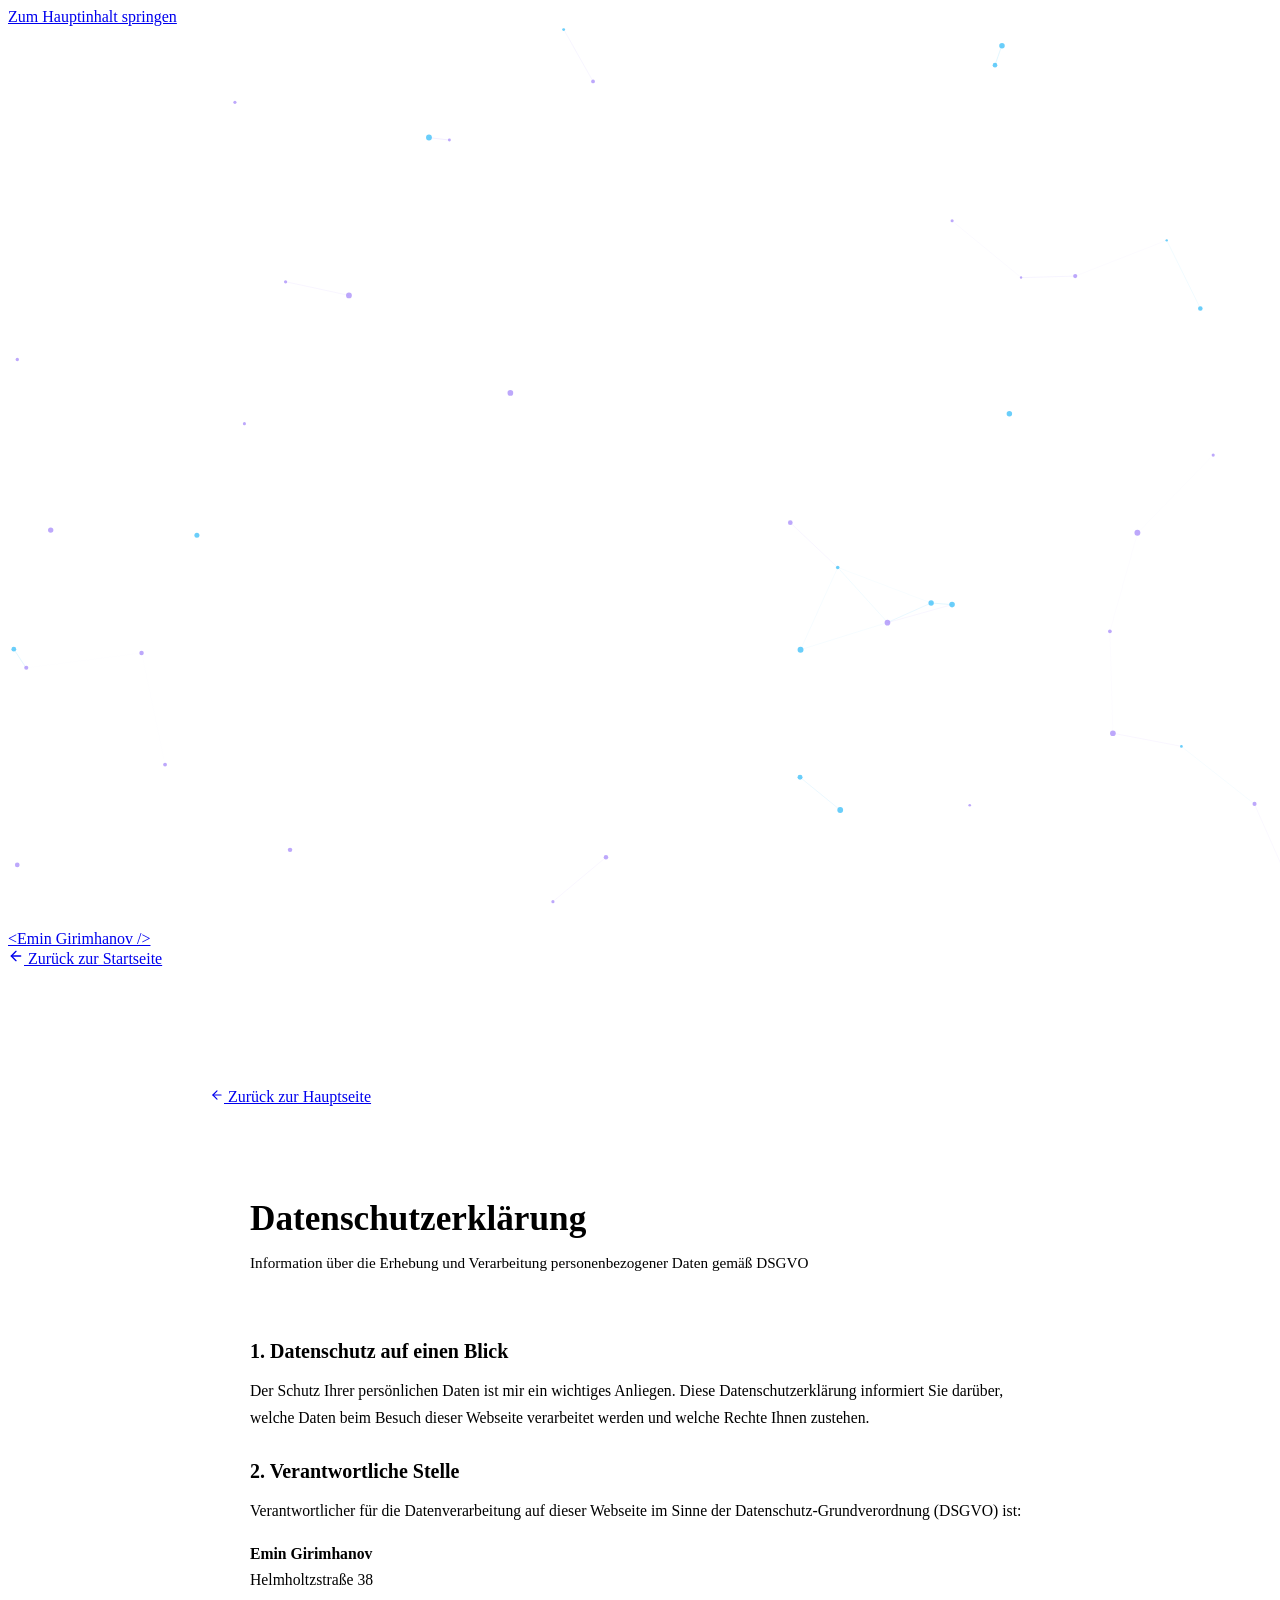
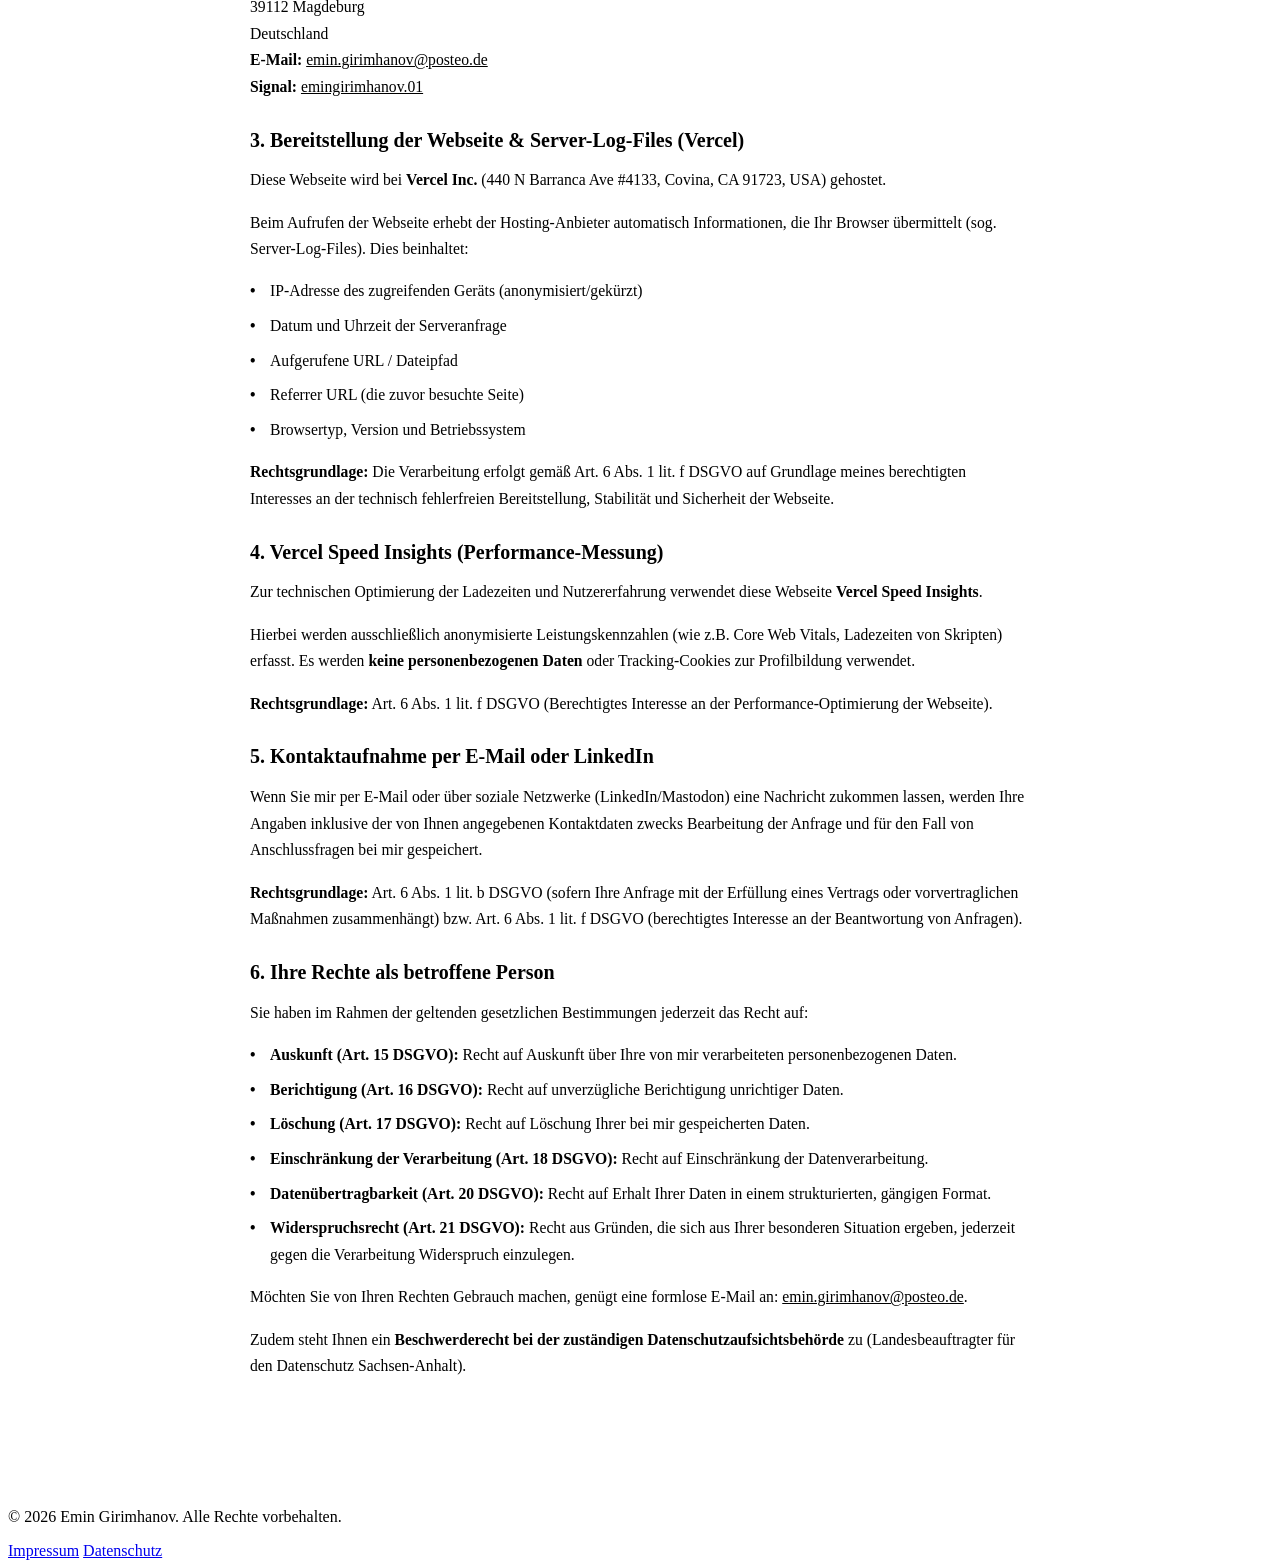
==== datenschutz.html @ a91f40df "fix: Telefonnummer durch Signal-Benutzername ersetzen" ====
<!DOCTYPE html>
<html lang="de">
<head>
    <meta charset="UTF-8">
    <meta name="viewport" content="width=device-width, initial-scale=1.0">
    <title>Datenschutzerklärung | Emin Girimhanov</title>
    <meta name="description" content="Datenschutzerklärung gemäß DSGVO (GDPR) und TDDDG von Emin Girimhanov. Information über Datenverarbeitung, Hosting (Vercel) und Ihre Rechte.">
    <meta name="robots" content="noindex, follow">
    <link rel="canonical" href="https://emin-girimhanov.de/datenschutz.html">

    <!-- Selbst gehostete Schriften: kein Google-CDN, keine US-Uebertragung (DSGVO) -->
    <link rel="preload" href="assets/fonts/plus-jakarta-sans-latin.woff2" as="font" type="font/woff2" crossorigin>
    <link rel="stylesheet" href="assets/fonts/fonts.css">
    <link rel="stylesheet" href="style.css">
    
    <style>
        .legal-page-container {
            max-width: 860px;
            margin: 120px auto 60px;
            padding: 0 24px;
        }
        .back-nav {
            margin-bottom: 24px;
        }
        .legal-card {
            padding: 40px;
            border-radius: var(--radius-lg);
        }
        .legal-header {
            margin-bottom: 32px;
            border-bottom: 1px solid var(--border-color);
            padding-bottom: 20px;
        }
        .legal-title {
            font-size: 2.2rem;
            font-weight: 800;
            color: var(--text-main);
            margin-bottom: 8px;
        }
        .legal-subtitle {
            color: var(--cyan);
            font-size: 0.95rem;
            font-family: var(--font-code);
        }
        .legal-block {
            margin-bottom: 28px;
        }
        .legal-block h2 {
            font-size: 1.25rem;
            color: var(--primary);
            margin-bottom: 12px;
            display: flex;
            align-items: center;
            gap: 10px;
        }
        .legal-block p, .legal-block ul {
            color: var(--text-muted);
            font-size: 0.98rem;
            line-height: 1.7;
        }
        .legal-block ul {
            list-style: none;
            padding-left: 0;
        }
        .legal-block li {
            margin-bottom: 8px;
            position: relative;
            padding-left: 20px;
        }
        .legal-block li::before {
            content: "•";
            color: var(--cyan);
            position: absolute;
            left: 0;
            font-weight: bold;
        }
        .legal-link {
            color: var(--cyan);
            text-decoration: underline;
        }
    </style>
</head>
<body>
    <a href="#main-content" class="skip-link">Zum Hauptinhalt springen</a>

    <div class="ambient-light" aria-hidden="true">
        <canvas id="canvas-ui-bg"></canvas>
        <div class="blob blob-1"></div>
        <div class="blob blob-2"></div>
    </div>

    <!-- Navigation Header -->
    <header class="navbar" role="banner">
        <div class="nav-container">
            <a href="index.html" class="nav-logo" aria-label="Emin Girimhanov Startseite">
                <span class="logo-accent" aria-hidden="true">&lt;</span>Emin Girimhanov<span class="logo-accent" aria-hidden="true"> /&gt;</span>
            </a>
            <div class="nav-actions">
                <a href="index.html" class="btn btn-secondary btn-sm">
                    <svg xmlns="http://www.w3.org/2000/svg" width="16" height="16" viewBox="0 0 24 24" fill="none" stroke="currentColor" stroke-width="2" stroke-linecap="round" stroke-linejoin="round" aria-hidden="true"><line x1="19" y1="12" x2="5" y2="12"></line><polyline points="12 19 5 12 12 5"></polyline></svg> Zurück zur Startseite
                </a>
            </div>
        </div>
    </header>

    <main id="main-content" class="legal-page-container">
        <div class="back-nav">
            <a href="index.html" class="live-url-link">
                <svg xmlns="http://www.w3.org/2000/svg" width="14" height="14" viewBox="0 0 24 24" fill="none" stroke="currentColor" stroke-width="2" stroke-linecap="round" stroke-linejoin="round" aria-hidden="true"><line x1="19" y1="12" x2="5" y2="12"></line><polyline points="12 19 5 12 12 5"></polyline></svg> Zurück zur Hauptseite
            </a>
        </div>

        <article class="glass-card legal-card">
            <div class="legal-header">
                <h1 class="legal-title">Datenschutzerklärung</h1>
                <p class="legal-subtitle">Information über die Erhebung und Verarbeitung personenbezogener Daten gemäß DSGVO</p>
            </div>

            <div class="legal-block">
                <h2>1. Datenschutz auf einen Blick</h2>
                <p>
                    Der Schutz Ihrer persönlichen Daten ist mir ein wichtiges Anliegen. Diese Datenschutzerklärung informiert Sie darüber, welche Daten beim Besuch dieser Webseite verarbeitet werden und welche Rechte Ihnen zustehen.
                </p>
            </div>

            <div class="legal-block">
                <h2>2. Verantwortliche Stelle</h2>
                <p>
                    Verantwortlicher für die Datenverarbeitung auf dieser Webseite im Sinne der Datenschutz-Grundverordnung (DSGVO) ist:
                </p>
                <p style="margin-top: 8px;">
                    <strong>Emin Girimhanov</strong><br>
                    Helmholtzstraße 38<br>
                    39112 Magdeburg<br>
                    Deutschland<br>
                    <strong>E-Mail:</strong> <a href="mailto:emin.girimhanov@posteo.de" class="legal-link">emin.girimhanov@posteo.de</a><br>
                    <strong>Signal:</strong> <a href="https://signal.me/#u/emingirimhanov.01" target="_blank" rel="noopener noreferrer" class="legal-link">emingirimhanov.01</a>
                </p>
            </div>

            <div class="legal-block">
                <h2>3. Bereitstellung der Webseite &amp; Server-Log-Files (Vercel)</h2>
                <p>
                    Diese Webseite wird bei <strong>Vercel Inc.</strong> (440 N Barranca Ave #4133, Covina, CA 91723, USA) gehostet.
                </p>
                <p style="margin-top: 8px;">
                    Beim Aufrufen der Webseite erhebt der Hosting-Anbieter automatisch Informationen, die Ihr Browser übermittelt (sog. Server-Log-Files). Dies beinhaltet:
                </p>
                <ul>
                    <li>IP-Adresse des zugreifenden Geräts (anonymisiert/gekürzt)</li>
                    <li>Datum und Uhrzeit der Serveranfrage</li>
                    <li>Aufgerufene URL / Dateipfad</li>
                    <li>Referrer URL (die zuvor besuchte Seite)</li>
                    <li>Browsertyp, Version und Betriebssystem</li>
                </ul>
                <p style="margin-top: 8px;">
                    <strong>Rechtsgrundlage:</strong> Die Verarbeitung erfolgt gemäß Art. 6 Abs. 1 lit. f DSGVO auf Grundlage meines berechtigten Interesses an der technisch fehlerfreien Bereitstellung, Stabilität und Sicherheit der Webseite.
                </p>
            </div>

            <div class="legal-block">
                <h2>4. Vercel Speed Insights (Performance-Messung)</h2>
                <p>
                    Zur technischen Optimierung der Ladezeiten und Nutzererfahrung verwendet diese Webseite <strong>Vercel Speed Insights</strong>.
                </p>
                <p style="margin-top: 8px;">
                    Hierbei werden ausschließlich anonymisierte Leistungskennzahlen (wie z.B. Core Web Vitals, Ladezeiten von Skripten) erfasst. Es werden <strong>keine personenbezogenen Daten</strong> oder Tracking-Cookies zur Profilbildung verwendet.
                </p>
                <p style="margin-top: 8px;">
                    <strong>Rechtsgrundlage:</strong> Art. 6 Abs. 1 lit. f DSGVO (Berechtigtes Interesse an der Performance-Optimierung der Webseite).
                </p>
            </div>

            <div class="legal-block">
                <h2>5. Kontaktaufnahme per E-Mail oder LinkedIn</h2>
                <p>
                    Wenn Sie mir per E-Mail oder über soziale Netzwerke (LinkedIn/Mastodon) eine Nachricht zukommen lassen, werden Ihre Angaben inklusive der von Ihnen angegebenen Kontaktdaten zwecks Bearbeitung der Anfrage und für den Fall von Anschlussfragen bei mir gespeichert.
                </p>
                <p style="margin-top: 8px;">
                    <strong>Rechtsgrundlage:</strong> Art. 6 Abs. 1 lit. b DSGVO (sofern Ihre Anfrage mit der Erfüllung eines Vertrags oder vorvertraglichen Maßnahmen zusammenhängt) bzw. Art. 6 Abs. 1 lit. f DSGVO (berechtigtes Interesse an der Beantwortung von Anfragen).
                </p>
            </div>

            <div class="legal-block">
                <h2>6. Ihre Rechte als betroffene Person</h2>
                <p>Sie haben im Rahmen der geltenden gesetzlichen Bestimmungen jederzeit das Recht auf:</p>
                <ul>
                    <li><strong>Auskunft (Art. 15 DSGVO):</strong> Recht auf Auskunft über Ihre von mir verarbeiteten personenbezogenen Daten.</li>
                    <li><strong>Berichtigung (Art. 16 DSGVO):</strong> Recht auf unverzügliche Berichtigung unrichtiger Daten.</li>
                    <li><strong>Löschung (Art. 17 DSGVO):</strong> Recht auf Löschung Ihrer bei mir gespeicherten Daten.</li>
                    <li><strong>Einschränkung der Verarbeitung (Art. 18 DSGVO):</strong> Recht auf Einschränkung der Datenverarbeitung.</li>
                    <li><strong>Datenübertragbarkeit (Art. 20 DSGVO):</strong> Recht auf Erhalt Ihrer Daten in einem strukturierten, gängigen Format.</li>
                    <li><strong>Widerspruchsrecht (Art. 21 DSGVO):</strong> Recht aus Gründen, die sich aus Ihrer besonderen Situation ergeben, jederzeit gegen die Verarbeitung Widerspruch einzulegen.</li>
                </ul>
                <p style="margin-top: 12px;">
                    Möchten Sie von Ihren Rechten Gebrauch machen, genügt eine formlose E-Mail an: <a href="mailto:emin.girimhanov@posteo.de" class="legal-link">emin.girimhanov@posteo.de</a>.
                </p>
                <p style="margin-top: 8px;">
                    Zudem steht Ihnen ein <strong>Beschwerderecht bei der zuständigen Datenschutzaufsichtsbehörde</strong> zu (Landesbeauftragter für den Datenschutz Sachsen-Anhalt).
                </p>
            </div>
        </article>
    </main>

    <footer class="footer">
        <div class="container footer-content">
            <p>&copy; 2026 Emin Girimhanov. Alle Rechte vorbehalten.</p>
            <div class="footer-links">
                <a href="impressum.html">Impressum</a>
                <a href="datenschutz.html">Datenschutz</a>
            </div>
        </div>
    </footer>

    <script src="script.js"></script>
</body>
</html>
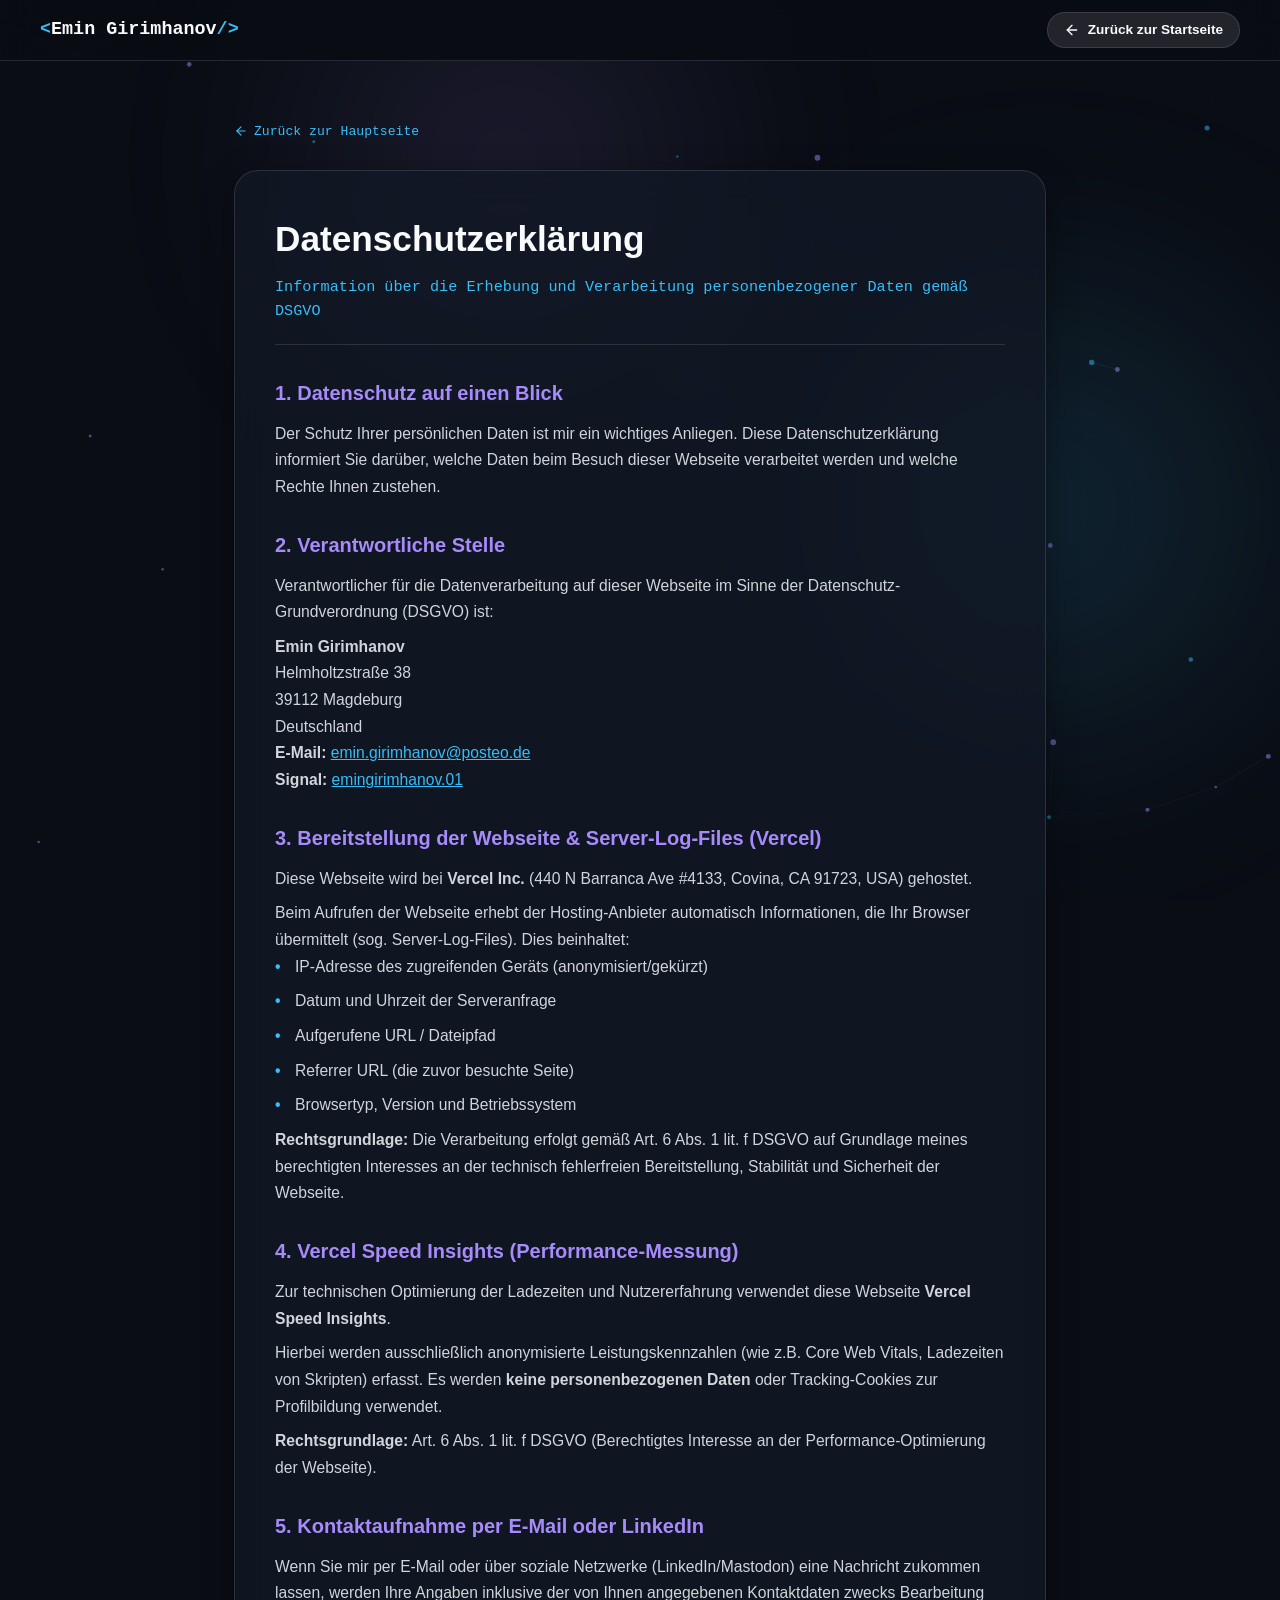
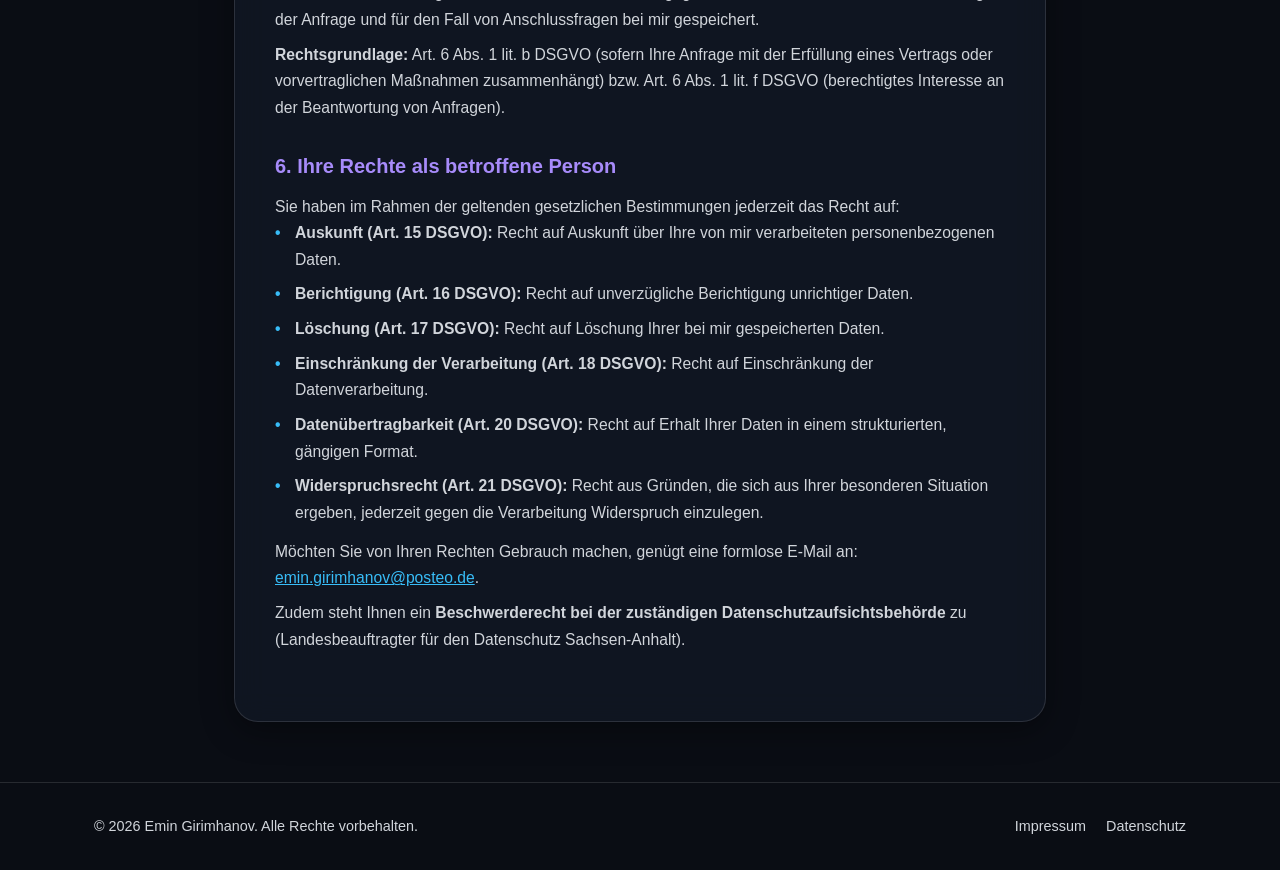
==== commit 3eacae31: "privacy: E-Mail-Adresse vor Scrapern verbergen - Adresse steht nicht mehr im Klartext in HTML, JSON-" ====
--- a/datenschutz.html
+++ b/datenschutz.html
@@ -133,7 +133,7 @@
                     Helmholtzstraße 38<br>
                     39112 Magdeburg<br>
                     Deutschland<br>
-                    <strong>E-Mail:</strong> <a href="mailto:emin.girimhanov@posteo.de" class="legal-link">emin.girimhanov@posteo.de</a><br>
+                    <strong>E-Mail:</strong> <a href="#" class="legal-link js-mail-link"><span class="js-mail-text">E-Mail anzeigen</span></a><noscript> (emin.girimhanov [at] posteo [punkt] de)</noscript><br>
                     <strong>Signal:</strong> <a href="https://signal.me/#u/emingirimhanov.01" target="_blank" rel="noopener noreferrer" class="legal-link">emingirimhanov.01</a>
                 </p>
             </div>
@@ -193,7 +193,7 @@
                     <li><strong>Widerspruchsrecht (Art. 21 DSGVO):</strong> Recht aus Gründen, die sich aus Ihrer besonderen Situation ergeben, jederzeit gegen die Verarbeitung Widerspruch einzulegen.</li>
                 </ul>
                 <p style="margin-top: 12px;">
-                    Möchten Sie von Ihren Rechten Gebrauch machen, genügt eine formlose E-Mail an: <a href="mailto:emin.girimhanov@posteo.de" class="legal-link">emin.girimhanov@posteo.de</a>.
+                    Möchten Sie von Ihren Rechten Gebrauch machen, genügt eine formlose E-Mail an: <a href="#" class="legal-link js-mail-link"><span class="js-mail-text">E-Mail anzeigen</span></a><noscript> (emin.girimhanov [at] posteo [punkt] de)</noscript>.
                 </p>
                 <p style="margin-top: 8px;">
                     Zudem steht Ihnen ein <strong>Beschwerderecht bei der zuständigen Datenschutzaufsichtsbehörde</strong> zu (Landesbeauftragter für den Datenschutz Sachsen-Anhalt).
--- a/style.css
+++ b/style.css
@@ -0,0 +1,1889 @@
+/* CSS Design System for Emin Girimhanov Startseite (SEO, GEO & WCAG 2.1 AA Accessibility Optimized) */
+:root {
+    --bg-dark: #0a0d14;
+    --bg-card: rgba(18, 24, 38, 0.75);
+    --bg-card-hover: rgba(28, 36, 56, 0.90);
+    --border-color: rgba(255, 255, 255, 0.12);
+    --border-highlight: rgba(139, 92, 246, 0.5);
+    
+    --primary: #a78bfa;
+    --primary-glow: rgba(139, 92, 246, 0.35);
+    --cyan: #38bdf8;
+    --cyan-glow: rgba(56, 189, 248, 0.35);
+    
+    --text-main: #f9fafb;
+    --text-muted: #d1d5db;
+    --text-sub: #9ca3af;
+
+    --font-main: 'Plus Jakarta Sans', -apple-system, BlinkMacSystemFont, sans-serif;
+    --font-code: 'Fira Code', monospace;
+    
+    --radius-sm: 8px;
+    --radius-md: 16px;
+    --radius-lg: 24px;
+    --radius-full: 9999px;
+    
+    --transition: all 0.3s cubic-bezier(0.4, 0, 0.2, 1);
+}
+
+/* Screenreader Only Utility (WCAG 2.1 AA) */
+.sr-only {
+    position: absolute;
+    width: 1px;
+    height: 1px;
+    padding: 0;
+    margin: -1px;
+    overflow: hidden;
+    clip: rect(0, 0, 0, 0);
+    white-space: nowrap;
+    border: 0;
+}
+
+/* Reset & Base */
+*, *::before, *::after {
+    box-sizing: border-box;
+    margin: 0;
+    padding: 0;
+}
+
+html {
+    scroll-behavior: smooth;
+}
+
+body {
+    background-color: var(--bg-dark);
+    color: var(--text-main);
+    font-family: var(--font-main);
+    line-height: 1.6;
+    overflow-x: hidden;
+    min-height: 100vh;
+}
+
+/* Accessibility: Focus Indicators (WCAG 2.1 AA) */
+:focus-visible {
+    outline: 3px solid #38bdf8;
+    outline-offset: 3px;
+    border-radius: 4px;
+}
+
+/* Accessibility: Skip Link */
+.skip-link {
+    position: absolute;
+    top: -100px;
+    left: 16px;
+    background: #8b5cf6;
+    color: #ffffff;
+    padding: 12px 20px;
+    z-index: 9999;
+    border-radius: var(--radius-sm);
+    font-weight: 700;
+    text-decoration: none;
+    transition: top 0.2s ease;
+}
+
+.skip-link:focus {
+    top: 16px;
+}
+
+/* Ambient Background Blobs & Canvas UI Background */
+.ambient-light {
+    position: fixed;
+    top: 0;
+    left: 0;
+    /* 100vw zaehlt die Scrollleiste mit und erzeugt seitlichen Ueberlauf */
+    width: 100%;
+    height: 100vh;
+    pointer-events: none;
+    z-index: -1;
+    overflow: hidden;
+}
+
+#canvas-ui-bg {
+    position: absolute;
+    top: 0;
+    left: 0;
+    width: 100%;
+    height: 100%;
+    pointer-events: none;
+    opacity: 0.65;
+}
+
+.blob {
+    position: absolute;
+    border-radius: 50%;
+    filter: blur(120px);
+    opacity: 0.22;
+}
+
+.blob-1 {
+    top: -10%;
+    left: 20%;
+    width: 500px;
+    height: 500px;
+    background: radial-gradient(circle, var(--primary) 0%, transparent 70%);
+    animation: float 18s ease-in-out infinite alternate;
+}
+
+.blob-2 {
+    bottom: 10%;
+    right: -5%;
+    width: 600px;
+    height: 600px;
+    background: radial-gradient(circle, var(--cyan) 0%, transparent 70%);
+    animation: float 22s ease-in-out infinite alternate-reverse;
+}
+
+@keyframes float {
+    0% { transform: translate(0, 0) scale(1); }
+    50% { transform: translate(30px, 50px) scale(1.1); }
+    100% { transform: translate(-20px, -30px) scale(0.95); }
+}
+
+/* Thinking Orbs Component (Inspired by Orbs.jakubantalik.com) */
+.thinking-orb {
+    position: relative;
+    width: 16px;
+    height: 16px;
+    display: inline-flex;
+    align-items: center;
+    justify-content: center;
+    margin-right: 6px;
+    flex-shrink: 0;
+}
+
+.thinking-orb .orb-core {
+    width: 6px;
+    height: 6px;
+    background-color: #38bdf8;
+    border-radius: 50%;
+    box-shadow: 0 0 10px #38bdf8, 0 0 18px #8b5cf6;
+    animation: orbPulse 2s ease-in-out infinite alternate;
+}
+
+.thinking-orb .orb-ring {
+    position: absolute;
+    inset: 0;
+    border-radius: 50%;
+    border: 1.5px dashed rgba(56, 189, 248, 0.7);
+}
+
+.thinking-orb .ring-1 {
+    animation: orbSpin 4s linear infinite;
+}
+
+.thinking-orb .ring-2 {
+    inset: -3px;
+    border-color: rgba(139, 92, 246, 0.5);
+    animation: orbSpinReverse 6s linear infinite;
+}
+
+@keyframes orbPulse {
+    0% { transform: scale(0.8); opacity: 0.7; }
+    100% { transform: scale(1.25); opacity: 1; box-shadow: 0 0 14px #38bdf8, 0 0 24px #a78bfa; }
+}
+
+@keyframes orbSpin {
+    from { transform: rotate(0deg); }
+    to { transform: rotate(360deg); }
+}
+
+@keyframes orbSpinReverse {
+    from { transform: rotate(360deg); }
+    to { transform: rotate(0deg); }
+}
+
+/* Typography Helpers & Text Clipping Fix */
+.gradient-text {
+    background: linear-gradient(135deg, #c4b5fd 0%, #38bdf8 100%);
+    -webkit-background-clip: text;
+    background-clip: text;
+    -webkit-text-fill-color: transparent;
+    display: inline-block;
+    padding-right: 6px;
+    padding-bottom: 4px;
+    vertical-align: bottom;
+}
+
+.container {
+    max-width: 1140px;
+    margin: 0 auto;
+    padding: 0 24px;
+}
+
+/* Glassmorphism Card with Spotlight Mouse Glow (Aceternity & CanvasUI inspired) */
+.glass-card {
+    position: relative;
+    background: var(--bg-card);
+    -webkit-backdrop-filter: blur(16px);
+    backdrop-filter: blur(16px);
+    border: 1px solid var(--border-color);
+    border-radius: var(--radius-md);
+    box-shadow: 0 8px 32px 0 rgba(0, 0, 0, 0.37);
+    transition: transform 0.3s cubic-bezier(0.16, 1, 0.3, 1), border-color 0.3s ease, box-shadow 0.3s ease;
+    overflow: hidden;
+}
+
+.glass-card::before {
+    content: '';
+    position: absolute;
+    inset: 0;
+    background: radial-gradient(
+        450px circle at var(--mouse-x, 50%) var(--mouse-y, 50%),
+        rgba(167, 139, 250, 0.18),
+        rgba(56, 189, 248, 0.06) 40%,
+        transparent 70%
+    );
+    opacity: 0;
+    transition: opacity 0.3s ease;
+    pointer-events: none;
+    z-index: 1;
+}
+
+.glass-card:hover::before {
+    opacity: 1;
+}
+
+.glass-card:hover {
+    border-color: var(--border-highlight);
+    box-shadow: 0 12px 40px 0 rgba(139, 92, 246, 0.22);
+}
+
+/* Navbar & Navigation Layout (Fixed Header Overflows & Text Wrapping) */
+.navbar {
+    position: fixed;
+    top: 0;
+    left: 0;
+    width: 100%;
+    z-index: 1000;
+    padding: 12px 0;
+    background: rgba(10, 13, 20, 0.92);
+    -webkit-backdrop-filter: blur(16px);
+    backdrop-filter: blur(16px);
+    border-bottom: 1px solid var(--border-color);
+}
+
+.nav-container {
+    max-width: 1240px;
+    margin: 0 auto;
+    padding: 0 20px;
+    display: flex;
+    justify-content: space-between;
+    align-items: center;
+    gap: 16px;
+}
+
+.nav-logo {
+    font-size: 1.15rem;
+    font-weight: 800;
+    color: var(--text-main);
+    text-decoration: none !important;
+    font-family: var(--font-code);
+    white-space: nowrap;
+    display: inline-flex;
+    align-items: center;
+    flex-shrink: 0;
+}
+
+.logo-accent {
+    color: var(--cyan);
+}
+
+.nav-links {
+    display: flex;
+    align-items: center;
+    gap: 10px;
+    list-style: none;
+    margin: 0;
+    padding: 0;
+}
+
+.nav-link {
+    color: var(--text-muted);
+    text-decoration: none !important;
+    font-size: 0.88rem;
+    font-weight: 600;
+    padding: 6px 12px;
+    border-radius: var(--radius-sm);
+    white-space: nowrap;
+    transition: var(--transition);
+    display: inline-block;
+}
+
+.nav-link:hover, .nav-link:focus {
+    color: var(--cyan);
+    background: rgba(56, 189, 248, 0.1);
+    text-decoration: none !important;
+}
+
+.nav-actions {
+    display: flex;
+    align-items: center;
+    gap: 10px;
+    flex-shrink: 0;
+    white-space: nowrap;
+}
+
+/* Falcos GmbH Official Brand Green (#43a53b) Link Styling */
+.falcos-link {
+    color: inherit;
+    text-decoration: none !important;
+    font-weight: 600;
+    transition: color 0.25s ease, text-shadow 0.25s ease, border-color 0.25s ease;
+    border-bottom: 1.5px dashed rgba(67, 165, 59, 0.5);
+    padding-bottom: 1px;
+    display: inline;
+}
+
+.falcos-link:hover, .falcos-link:focus {
+    color: #43a53b !important;
+    border-bottom-color: #43a53b !important;
+    border-bottom-style: solid;
+    text-shadow: 0 0 14px rgba(67, 165, 59, 0.6);
+}
+
+/* OVGU Magdeburg Official Brand Red (#7a003f) Link Styling */
+.ovgu-link {
+    color: inherit;
+    text-decoration: none !important;
+    font-weight: 600;
+    transition: color 0.25s ease, text-shadow 0.25s ease, border-color 0.25s ease;
+    border-bottom: 1.5px dashed rgba(122, 0, 63, 0.6);
+    padding-bottom: 1px;
+    display: inline;
+}
+
+.ovgu-link:hover, .ovgu-link:focus {
+    color: #9e0052 !important;
+    border-bottom-color: #9e0052 !important;
+    border-bottom-style: solid;
+    text-shadow: 0 0 14px rgba(158, 0, 82, 0.75);
+}
+
+/* e-fellows.net Official Brand Orange (#fe7c09) Link Styling */
+.efellows-link {
+    color: inherit;
+    text-decoration: none !important;
+    font-weight: 600;
+    transition: color 0.25s ease, text-shadow 0.25s ease, border-color 0.25s ease;
+    border-bottom: 1.5px dashed rgba(254, 124, 9, 0.6);
+    padding-bottom: 1px;
+    display: inline;
+    white-space: nowrap;
+}
+
+.efellows-link:hover, .efellows-link:focus {
+    color: #fe7c09 !important;
+    border-bottom-color: #fe7c09 !important;
+    border-bottom-style: solid;
+    text-shadow: 0 0 14px rgba(254, 124, 9, 0.75);
+}
+
+/* Buttons */
+.btn {
+    display: inline-flex;
+    align-items: center;
+    justify-content: center;
+    gap: 8px;
+    padding: 12px 24px;
+    border-radius: var(--radius-full);
+    font-size: 0.95rem;
+    font-weight: 600;
+    text-decoration: none;
+    cursor: pointer;
+    transition: var(--transition);
+    border: none;
+    height: 40px;
+    box-sizing: border-box;
+}
+
+.btn-sm {
+    padding: 6px 16px;
+    font-size: 0.85rem;
+    height: 36px;
+}
+
+.btn-primary {
+    background: linear-gradient(135deg, #8b5cf6 0%, #6366f1 100%);
+    color: #ffffff;
+    box-shadow: 0 4px 20px var(--primary-glow);
+}
+
+.btn-primary:hover {
+    transform: translateY(-2px);
+    box-shadow: 0 6px 28px rgba(139, 92, 246, 0.5);
+}
+
+.btn-secondary {
+    background: rgba(255, 255, 255, 0.1);
+    color: var(--text-main);
+    border: 1px solid var(--border-color);
+}
+
+.btn-secondary:hover {
+    background: rgba(255, 255, 255, 0.18);
+    transform: translateY(-2px);
+}
+
+.btn-outline {
+    background: transparent;
+    color: var(--text-main);
+    border: 1px solid var(--border-color);
+}
+
+.btn-outline:hover {
+    border-color: var(--primary);
+    color: var(--primary);
+    transform: translateY(-2px);
+}
+
+/* Hero Section */
+.hero-section {
+    padding: 160px 0 100px;
+}
+
+.hero-grid {
+    display: grid;
+    grid-template-columns: 1.2fr 0.8fr;
+    gap: 48px;
+    align-items: center;
+}
+
+.status-badge {
+    display: inline-flex;
+    align-items: center;
+    gap: 10px;
+    padding: 6px 16px;
+    background: rgba(6, 182, 212, 0.12);
+    border: 1px solid rgba(56, 189, 248, 0.4);
+    border-radius: var(--radius-full);
+    font-size: 0.85rem;
+    color: var(--cyan);
+    margin-bottom: 24px;
+}
+
+.pulse-dot {
+    width: 8px;
+    height: 8px;
+    background-color: var(--cyan);
+    border-radius: 50%;
+    box-shadow: 0 0 10px var(--cyan);
+    animation: pulse 2s infinite;
+}
+
+@keyframes pulse {
+    0% { transform: scale(0.95); box-shadow: 0 0 0 0 rgba(56, 189, 248, 0.7); }
+    70% { transform: scale(1); box-shadow: 0 0 0 8px rgba(56, 189, 248, 0); }
+    100% { transform: scale(0.95); box-shadow: 0 0 0 0 rgba(56, 189, 248, 0); }
+}
+
+.hero-title {
+    font-size: clamp(2rem, 6.5vw, 3.25rem);
+    font-weight: 800;
+    line-height: 1.2;
+    margin-bottom: 20px;
+    letter-spacing: -0.01em;
+    overflow-wrap: break-word;
+}
+
+.hero-subtitle {
+    font-size: 1.15rem;
+    color: var(--text-muted);
+    margin-bottom: 32px;
+    max-width: 560px;
+}
+
+.hero-buttons {
+    display: flex;
+    flex-wrap: wrap;
+    gap: 16px;
+    margin-bottom: 40px;
+}
+
+.hero-stats {
+    display: flex;
+    align-items: center;
+    flex-wrap: wrap;
+    gap: 24px;
+    padding-top: 24px;
+    border-top: 1px solid var(--border-color);
+}
+
+.stat-item {
+    display: flex;
+    flex-direction: column;
+}
+
+.stat-number {
+    font-size: 1.4rem;
+    font-weight: 700;
+    color: var(--text-main);
+    white-space: nowrap;
+}
+
+.stat-label {
+    font-size: 0.85rem;
+    color: var(--text-muted);
+}
+
+.stat-divider {
+    width: 1px;
+    height: 36px;
+    background: var(--border-color);
+}
+
+/* Profile Card */
+.profile-card {
+    padding: 32px;
+    text-align: center;
+    position: relative;
+    overflow: hidden;
+}
+
+.avatar-wrapper {
+    position: relative;
+    width: 130px;
+    height: 130px;
+    margin: 0 auto 20px;
+}
+
+.avatar-glow {
+    position: absolute;
+    inset: -6px;
+    background: linear-gradient(135deg, var(--primary), var(--cyan));
+    border-radius: 50%;
+    filter: blur(12px);
+    opacity: 0.6;
+}
+
+.avatar-img {
+    position: relative;
+    width: 100%;
+    height: 100%;
+    border-radius: 50%;
+    object-fit: cover;
+    border: 3px solid var(--bg-dark);
+}
+
+.profile-name {
+    font-size: 1.5rem;
+    font-weight: 700;
+    margin-bottom: 4px;
+}
+
+.profile-handle {
+    font-size: 0.95rem;
+    color: var(--primary);
+    font-family: var(--font-code);
+    margin-bottom: 16px;
+}
+
+.badge-list {
+    display: flex;
+    flex-wrap: wrap;
+    justify-content: center;
+    gap: 8px;
+    margin-bottom: 24px;
+}
+
+.tech-badge {
+    display: inline-flex;
+    align-items: center;
+    gap: 6px;
+    padding: 6px 12px;
+    background: rgba(255, 255, 255, 0.06);
+    border-radius: var(--radius-full);
+    font-size: 0.8rem;
+    color: var(--text-muted);
+}
+
+/* Social Row Under Profile Avatar Fix */
+.social-row {
+    display: flex;
+    justify-content: center;
+    align-items: center;
+    gap: 16px;
+    margin-top: 8px;
+}
+
+.social-icon {
+    width: 42px;
+    height: 42px;
+    border-radius: 50%;
+    background: rgba(255, 255, 255, 0.08);
+    border: 1px solid var(--border-color);
+    color: var(--text-main);
+    display: inline-flex;
+    align-items: center;
+    justify-content: center;
+    text-decoration: none;
+    transition: var(--transition);
+}
+
+.social-icon svg, .social-icon i {
+    width: 20px;
+    height: 20px;
+    stroke: currentColor;
+    stroke-width: 2;
+    fill: none;
+    display: block;
+}
+
+.social-icon:hover {
+    background: var(--primary);
+    color: #ffffff;
+    border-color: var(--primary);
+    transform: translateY(-3px);
+}
+
+/* Sections */
+.section {
+    padding: 80px 0;
+}
+
+.section-header {
+    text-align: center;
+    margin-bottom: 48px;
+}
+
+.section-tag {
+    font-size: 0.85rem;
+    font-weight: 700;
+    text-transform: uppercase;
+    letter-spacing: 0.1em;
+    color: var(--primary);
+}
+
+.section-title {
+    font-size: clamp(1.6rem, 4.5vw, 2.25rem);
+    font-weight: 800;
+    margin-top: 8px;
+    overflow-wrap: break-word;
+}
+
+/* About Grid */
+.about-grid {
+    display: grid;
+    grid-template-columns: repeat(3, 1fr);
+    gap: 24px;
+}
+
+.about-card {
+    padding: 32px;
+}
+
+.icon-box {
+    width: 48px;
+    height: 48px;
+    border-radius: var(--radius-sm);
+    background: rgba(139, 92, 246, 0.18);
+    color: var(--primary);
+    display: flex;
+    align-items: center;
+    justify-content: center;
+    margin-bottom: 20px;
+}
+
+.about-card h3 {
+    font-size: 1.2rem;
+    margin-bottom: 12px;
+}
+
+.about-card p {
+    color: var(--text-muted);
+    font-size: 0.95rem;
+}
+
+/* Skills Wrapper */
+.skills-wrapper {
+    display: grid;
+    grid-template-columns: repeat(3, 1fr);
+    gap: 24px;
+}
+
+.skill-category {
+    padding: 28px;
+}
+
+.category-title {
+    font-size: 1.1rem;
+    display: flex;
+    align-items: center;
+    gap: 10px;
+    margin-bottom: 20px;
+    color: var(--cyan);
+}
+
+.skills-grid {
+    display: flex;
+    flex-wrap: wrap;
+    gap: 10px;
+}
+
+.skill-pill {
+    display: inline-flex;
+    align-items: center;
+    gap: 8px;
+    padding: 8px 14px;
+    background: rgba(255, 255, 255, 0.05);
+    border: 1px solid var(--border-color);
+    border-radius: var(--radius-sm);
+    font-size: 0.88rem;
+    color: var(--text-main);
+    transition: var(--transition);
+}
+
+.skill-pill:hover {
+    background: rgba(139, 92, 246, 0.2);
+    border-color: var(--primary);
+    transform: translateY(-2px);
+}
+
+/* Project Section Grid */
+.project-filters {
+    display: flex;
+    justify-content: center;
+    gap: 12px;
+    margin-bottom: 36px;
+    flex-wrap: wrap;
+}
+
+.filter-btn {
+    padding: 8px 20px;
+    border-radius: var(--radius-full);
+    background: rgba(255, 255, 255, 0.06);
+    border: 1px solid var(--border-color);
+    color: var(--text-muted);
+    font-size: 0.9rem;
+    cursor: pointer;
+    transition: var(--transition);
+}
+
+.filter-btn.active, .filter-btn:hover {
+    background: var(--primary);
+    color: #ffffff;
+    border-color: var(--primary);
+}
+
+.projects-grid {
+    display: grid;
+    grid-template-columns: repeat(3, 1fr);
+    gap: 24px;
+}
+
+.project-card {
+    padding: 28px;
+    display: flex;
+    flex-direction: column;
+    justify-content: space-between;
+}
+
+.project-header {
+    display: flex;
+    justify-content: space-between;
+    align-items: center;
+    margin-bottom: 16px;
+}
+
+.project-type {
+    display: flex;
+    align-items: center;
+    gap: 6px;
+    font-size: 0.8rem;
+    color: var(--cyan);
+    font-family: var(--font-code);
+}
+
+.project-link {
+    color: var(--text-muted);
+    transition: var(--transition);
+    display: inline-flex;
+    align-items: center;
+    justify-content: center;
+    padding: 4px;
+    border-radius: 4px;
+}
+
+.project-link:hover, .project-link:focus {
+    color: var(--primary);
+    background: rgba(255, 255, 255, 0.08);
+}
+
+.project-title {
+    font-size: 1.2rem;
+    margin-bottom: 12px;
+}
+
+.project-desc {
+    color: var(--text-muted);
+    font-size: 0.92rem;
+    margin-bottom: 24px;
+}
+
+.project-tags {
+    display: flex;
+    flex-wrap: wrap;
+    gap: 8px;
+}
+
+.project-tags span {
+    padding: 4px 10px;
+    background: rgba(255, 255, 255, 0.06);
+    border-radius: 4px;
+    font-size: 0.75rem;
+    color: var(--text-muted);
+}
+
+/* Terminal Simulator */
+.terminal-window {
+    max-width: 800px;
+    margin: 0 auto;
+    overflow: hidden;
+    border-radius: var(--radius-md);
+    background: #0d1117;
+    border: 1px solid rgba(255, 255, 255, 0.15);
+}
+
+.terminal-header {
+    padding: 12px 18px;
+    background: #161b22;
+    display: flex;
+    align-items: center;
+    position: relative;
+    border-bottom: 1px solid var(--border-color);
+}
+
+.terminal-buttons {
+    display: flex;
+    gap: 8px;
+}
+
+.term-btn {
+    width: 12px;
+    height: 12px;
+    border-radius: 50%;
+}
+
+.term-close { background-color: #ff5f56; }
+.term-min { background-color: #ffbd2e; }
+.term-max { background-color: #27c93f; }
+
+.terminal-title {
+    position: absolute;
+    left: 50%;
+    transform: translateX(-50%);
+    font-family: var(--font-code);
+    font-size: 0.8rem;
+    color: var(--text-muted);
+}
+
+.terminal-body {
+    padding: 20px;
+    font-family: var(--font-code);
+    font-size: 0.9rem;
+    min-height: 180px;
+    max-height: 300px;
+    overflow-y: auto;
+}
+
+.terminal-line {
+    margin-bottom: 8px;
+}
+
+.prompt-user { color: #58a6ff; }
+.prompt-host { color: #3fb950; }
+.prompt-path { color: #d2a8ff; }
+.cmd-highlight { color: var(--cyan); font-weight: 600; }
+.terminal-info { color: #8b949e; margin-bottom: 6px; }
+.terminal-result { color: #c9d1d9; margin-bottom: 12px; padding-left: 12px; border-left: 2px solid var(--primary); white-space: pre-wrap; }
+.terminal-cursor { display: inline-block; color: var(--primary); font-weight: bold; animation: blinkCursor 0.6s infinite alternate; }
+@keyframes blinkCursor { 0% { opacity: 1; } 100% { opacity: 0; } }
+
+.terminal-input-row {
+    padding: 12px 20px;
+    display: flex;
+    align-items: center;
+    background: #090d13;
+    border-top: 1px solid var(--border-color);
+    font-family: var(--font-code);
+}
+
+#terminal-input {
+    flex: 1;
+    min-width: 0;
+    background: transparent;
+    border: none;
+    outline: none;
+    color: var(--text-main);
+    font-family: var(--font-code);
+    font-size: 0.9rem;
+}
+
+.terminal-presets {
+    padding: 10px 20px 14px;
+    display: flex;
+    gap: 8px;
+    background: #090d13;
+    flex-wrap: wrap;
+}
+
+.preset-btn {
+    padding: 4px 10px;
+    background: rgba(255, 255, 255, 0.08);
+    border: 1px solid var(--border-color);
+    border-radius: 4px;
+    color: var(--cyan);
+    font-family: var(--font-code);
+    font-size: 0.78rem;
+    cursor: pointer;
+    transition: var(--transition);
+}
+
+.preset-btn:hover {
+    background: var(--cyan);
+    color: #000;
+}
+
+/* Contact Section */
+.contact-card {
+    padding: 48px;
+    text-align: center;
+    background: linear-gradient(135deg, rgba(139, 92, 246, 0.12) 0%, rgba(56, 189, 248, 0.06) 100%);
+}
+
+.contact-title {
+    font-size: 2rem;
+    margin-bottom: 12px;
+}
+
+.contact-sub {
+    color: var(--text-muted);
+    max-width: 500px;
+    margin: 0 auto 32px;
+}
+
+.contact-actions {
+    display: flex;
+    justify-content: center;
+    align-items: center;
+    flex-wrap: wrap;
+    gap: 16px;
+}
+
+.email-action-box {
+    display: inline-flex;
+    align-items: center;
+    flex-wrap: wrap;
+    max-width: 100%;
+    background: rgba(255, 255, 255, 0.05);
+    border: 1px solid var(--border-color);
+    border-radius: var(--radius-md);
+    padding: 6px 8px 6px 16px;
+    gap: 12px;
+    transition: var(--transition);
+}
+
+.email-action-box:hover {
+    border-color: var(--cyan);
+    background: rgba(56, 189, 248, 0.08);
+    box-shadow: 0 0 16px var(--cyan-glow);
+}
+
+.email-direct-link {
+    display: inline-flex;
+    align-items: center;
+    min-width: 0;
+    overflow-wrap: anywhere;
+    gap: 8px;
+    color: var(--text-main);
+    text-decoration: none !important;
+    font-family: var(--font-code);
+    font-size: 0.95rem;
+    font-weight: 500;
+    transition: color 0.2s ease;
+}
+
+.email-direct-link:hover {
+    color: var(--cyan);
+}
+
+.copy-icon-btn {
+    position: relative;
+    background: rgba(255, 255, 255, 0.08);
+    border: 1px solid var(--border-color);
+    color: var(--text-muted);
+    border-radius: 8px;
+    padding: 8px 10px;
+    cursor: pointer;
+    display: flex;
+    align-items: center;
+    justify-content: center;
+    transition: var(--transition);
+}
+
+.copy-icon-btn:hover,
+.copy-icon-btn.copied {
+    background: var(--cyan);
+    color: #090d16;
+    border-color: var(--cyan);
+}
+
+.copy-tooltip {
+    position: absolute;
+    bottom: calc(100% + 8px);
+    left: 50%;
+    transform: translateX(-50%);
+    background: #0f172a;
+    color: #ffffff;
+    font-size: 0.75rem;
+    font-weight: 600;
+    padding: 4px 8px;
+    border-radius: 4px;
+    border: 1px solid var(--border-color);
+    white-space: nowrap;
+    opacity: 0;
+    pointer-events: none;
+    transition: opacity 0.2s ease;
+}
+
+.copy-icon-btn:hover .copy-tooltip,
+.copy-icon-btn.copied .copy-tooltip {
+    opacity: 1;
+}
+
+/* Footer */
+.footer {
+    padding: 32px 0;
+    border-top: 1px solid var(--border-color);
+    font-size: 0.9rem;
+    color: var(--text-muted);
+}
+
+.footer-content {
+    display: flex;
+    justify-content: space-between;
+    align-items: center;
+}
+
+.footer-links {
+    display: flex;
+    flex-wrap: wrap;
+    justify-content: center;
+    gap: 12px 20px;
+}
+
+.footer-links a {
+    color: var(--text-muted);
+    text-decoration: none;
+    transition: var(--transition);
+}
+
+.footer-links a:hover {
+    color: var(--primary);
+}
+
+/* Modal Button Links in Nav & Footer */
+.nav-link-btn, .footer-modal-link {
+    background: transparent;
+    border: none;
+    color: var(--text-muted);
+    font-family: var(--font-main);
+    font-size: 0.95rem;
+    font-weight: 500;
+    cursor: pointer;
+    padding: 0;
+    transition: var(--transition);
+}
+
+.nav-link-btn:hover, .footer-modal-link:hover {
+    color: var(--primary);
+}
+
+/* Featured Project Cards & Media Header */
+.project-card {
+    display: flex;
+    flex-direction: column;
+    overflow: hidden;
+    position: relative;
+    transition: transform 0.3s cubic-bezier(0.4, 0, 0.2, 1), box-shadow 0.3s ease, border-color 0.3s ease;
+}
+
+.project-card:hover {
+    transform: translateY(-4px);
+    box-shadow: 0 16px 36px rgba(0, 0, 0, 0.4), 0 0 20px rgba(167, 139, 250, 0.15);
+    border-color: rgba(167, 139, 250, 0.4);
+}
+
+.project-card.featured-project {
+    border: 1px solid rgba(56, 189, 248, 0.3);
+    background: linear-gradient(145deg, rgba(18, 24, 38, 0.85) 0%, rgba(30, 41, 65, 0.7) 100%);
+}
+
+.project-media-wrapper {
+    position: relative;
+    width: 100%;
+    /* Keine feste Hoehe mehr: das Bild bestimmt sie selbst.
+       Alle Banner haben dasselbe Format, deshalb bleiben die Karten gleich hoch. */
+    overflow: hidden;
+    background: #090d13;
+}
+
+.project-banner-img {
+    display: block;
+    width: 100%;
+    /* height: auto statt cover, damit nichts abgeschnitten wird */
+    height: auto;
+    cursor: pointer;
+    transition: transform 0.4s ease;
+}
+
+.project-banner-img:hover {
+    transform: scale(1.05);
+}
+
+/* Role Badges on Cards */
+.badge-role {
+    position: absolute;
+    top: 12px;
+    right: 12px;
+    padding: 4px 12px;
+    border-radius: var(--radius-full);
+    font-size: 0.75rem;
+    font-weight: 700;
+    letter-spacing: 0.02em;
+    -webkit-backdrop-filter: blur(8px);
+    backdrop-filter: blur(8px);
+    box-shadow: 0 4px 12px rgba(0, 0, 0, 0.3);
+}
+
+.badge-context {
+    /* Neutrales Kontext-Abzeichen: Kundenprojekt, Teamprojekt, Ehrenamt */
+    background: rgba(12, 17, 28, 0.82);
+    color: #f3f4f6;
+    border: 1px solid rgba(255, 255, 255, 0.22);
+}
+
+.badge-creator {
+    background: rgba(56, 189, 248, 0.85);
+    color: #031024;
+}
+
+.badge-teamwork {
+    background: rgba(167, 139, 250, 0.9);
+    color: #120326;
+}
+
+.badge-work {
+    /* Deckend dunkel, damit das Abzeichen auch auf hellen Bannern lesbar bleibt */
+    background: rgba(12, 17, 28, 0.82);
+    color: #f3f4f6;
+    border: 1px solid rgba(255, 255, 255, 0.22);
+}
+
+.badge-consulting, .badge-engagement {
+    background: rgba(52, 211, 153, 0.85);
+    color: #022013;
+}
+
+.badge-hardware {
+    background: rgba(251, 146, 60, 0.85);
+    color: #240b02;
+}
+
+.badge-award {
+    background: rgba(250, 204, 21, 0.85);
+    color: #241a02;
+}
+
+.project-content {
+    padding: 24px;
+    display: flex;
+    flex-direction: column;
+    flex: 1;
+}
+
+/* Mini Photo next to URL / Link / Name Component (USER REQUIREMENT!) */
+/* Projekte ohne Live-Adresse: nur der Case-Study-Knopf, kein leerer Kasten */
+.project-actions {
+    margin: 16px 0;
+}
+
+.site-link-badge {
+    display: flex;
+    align-items: center;
+    flex-wrap: wrap;
+    gap: 12px;
+    background: rgba(255, 255, 255, 0.04);
+    border: 1px solid rgba(255, 255, 255, 0.08);
+    border-radius: var(--radius-md);
+    padding: 10px 14px;
+    margin: 16px 0;
+    transition: var(--transition);
+}
+
+.site-link-badge:hover {
+    background: rgba(255, 255, 255, 0.08);
+    border-color: var(--primary-glow);
+}
+
+.mini-site-photo {
+    width: 42px;
+    height: 42px;
+    border-radius: var(--radius-sm);
+    object-fit: cover;
+    border: 1px solid rgba(255, 255, 255, 0.2);
+    box-shadow: 0 2px 8px rgba(0, 0, 0, 0.3);
+    flex-shrink: 0;
+}
+
+.site-link-info {
+    display: flex;
+    flex-direction: column;
+    gap: 2px;
+    overflow: hidden;
+    /* Darf schrumpfen, braucht aber genug Grundbreite fuer die URL */
+    flex: 1 1 150px;
+    min-width: 0;
+}
+
+.site-link-name {
+    font-weight: 700;
+    font-size: 0.9rem;
+    color: var(--text-main);
+    white-space: nowrap;
+    overflow: hidden;
+    text-overflow: ellipsis;
+}
+
+/* Kennzeichnet einen Link als Arbeitgeber-Seite, nicht als eigenes Werk */
+.site-link-label {
+    font-size: 0.7rem;
+    font-weight: 600;
+    letter-spacing: 0.04em;
+    text-transform: uppercase;
+    color: var(--text-muted, #8b93a7);
+    white-space: nowrap;
+}
+
+.live-url-link {
+    display: inline-flex;
+    align-items: center;
+    gap: 6px;
+    color: var(--cyan);
+    font-family: var(--font-code);
+    font-size: 0.82rem;
+    text-decoration: none;
+    transition: color 0.2s ease;
+    overflow-wrap: anywhere;
+}
+
+.live-url-link:hover {
+    color: #7dd3fc;
+    text-decoration: underline;
+}
+
+.live-url-link svg {
+    flex-shrink: 0;
+}
+
+/* Modal Overlay & Dialog Styles */
+.modal-overlay {
+    position: fixed;
+    top: 0;
+    left: 0;
+    width: 100vw;
+    height: 100vh;
+    background: rgba(5, 7, 12, 0.85);
+    -webkit-backdrop-filter: blur(12px);
+    backdrop-filter: blur(12px);
+    z-index: 10000;
+    display: flex;
+    align-items: center;
+    justify-content: center;
+    padding: 24px;
+    opacity: 0;
+    visibility: hidden;
+    transition: opacity 0.3s ease, visibility 0.3s ease;
+}
+
+.modal-overlay.active {
+    opacity: 1;
+    visibility: visible;
+}
+
+.modal-card {
+    position: relative;
+    max-width: 760px;
+    width: 100%;
+    max-height: 85vh;
+    overflow-y: auto;
+    padding: 36px;
+    background: rgba(15, 21, 34, 0.95);
+    border: 1px solid rgba(139, 92, 246, 0.3);
+    border-radius: var(--radius-lg);
+    box-shadow: 0 24px 60px rgba(0, 0, 0, 0.6);
+}
+
+.modal-close-btn {
+    position: absolute;
+    top: 20px;
+    right: 24px;
+    background: rgba(255, 255, 255, 0.08);
+    border: 1px solid var(--border-color);
+    color: var(--text-main);
+    font-size: 1.6rem;
+    line-height: 1;
+    width: 36px;
+    height: 36px;
+    border-radius: 50%;
+    cursor: pointer;
+    display: flex;
+    align-items: center;
+    justify-content: center;
+    transition: var(--transition);
+}
+
+.modal-close-btn:hover {
+    background: rgba(255, 255, 255, 0.2);
+    color: #fff;
+}
+
+.modal-title {
+    font-size: 1.8rem;
+    margin-bottom: 4px;
+}
+
+.modal-subtitle {
+    color: var(--text-muted);
+    font-size: 0.95rem;
+}
+
+.modal-divider {
+    border: none;
+    height: 1px;
+    background: var(--border-color);
+    margin: 20px 0;
+}
+
+.legal-section {
+    margin-bottom: 24px;
+}
+
+.legal-section h3 {
+    font-size: 1.15rem;
+    color: var(--cyan);
+    margin-bottom: 8px;
+}
+
+.legal-section h4 {
+    font-size: 1rem;
+    color: var(--primary);
+    margin: 12px 0 6px;
+}
+
+.legal-section p {
+    color: var(--text-muted);
+    font-size: 0.92rem;
+    line-height: 1.6;
+    margin-bottom: 8px;
+}
+
+.legal-link {
+    color: var(--cyan);
+    text-decoration: underline;
+}
+
+/* Lightbox Modal */
+.lightbox-card {
+    position: relative;
+    max-width: 900px;
+    width: 100%;
+    display: flex;
+    flex-direction: column;
+    align-items: center;
+}
+
+.lightbox-img {
+    max-width: 100%;
+    max-height: 75vh;
+    object-fit: contain;
+    border-radius: var(--radius-md);
+    box-shadow: 0 16px 48px rgba(0, 0, 0, 0.8);
+    border: 1px solid rgba(255, 255, 255, 0.15);
+}
+
+.lightbox-caption {
+    margin-top: 16px;
+    color: var(--text-main);
+    font-size: 1rem;
+    font-weight: 600;
+    text-align: center;
+}
+
+/* Interactive Timeline / Lebenslauf Section */
+.timeline-wrapper {
+    position: relative;
+    max-width: 900px;
+    margin: 40px auto 0;
+    padding: 20px 0;
+}
+
+.timeline-line {
+    position: absolute;
+    top: 0;
+    bottom: 0;
+    left: 50%;
+    width: 2px;
+    background: rgba(255, 255, 255, 0.12);
+    transform: translateX(-50%);
+    z-index: 1;
+}
+
+.timeline-progress-bar {
+    position: absolute;
+    top: 0;
+    left: 50%;
+    width: 4px;
+    height: 0%;
+    background: linear-gradient(180deg, var(--cyan) 0%, var(--primary) 50%, #a78bfa 100%);
+    transform: translateX(-50%);
+    z-index: 2;
+    box-shadow: 0 0 16px var(--cyan-glow), 0 0 8px var(--primary-glow);
+    border-radius: 4px;
+    will-change: height;
+    transition: height 0.08s linear;
+}
+
+.timeline-item {
+    position: relative;
+    width: 50%;
+    padding: 0 36px 40px;
+    box-sizing: border-box;
+}
+
+.timeline-item.left {
+    left: 0;
+    text-align: right;
+}
+
+.timeline-item.right {
+    left: 50%;
+    text-align: left;
+}
+
+.timeline-dot {
+    position: absolute;
+    top: 24px;
+    width: 14px;
+    height: 14px;
+    background: var(--bg-dark);
+    border: 3px solid var(--primary);
+    border-radius: 50%;
+    z-index: 2;
+    box-shadow: 0 0 12px var(--primary-glow);
+    transition: var(--transition);
+}
+
+.timeline-item.left .timeline-dot {
+    right: -7px;
+}
+
+.timeline-item.right .timeline-dot {
+    left: -7px;
+}
+
+.timeline-item:hover .timeline-dot,
+.timeline-item.active .timeline-dot {
+    background: var(--cyan);
+    border-color: #ffffff;
+    box-shadow: 0 0 24px var(--cyan-glow), 0 0 10px var(--cyan);
+    transform: scale(1.4);
+}
+
+.timeline-item.active .timeline-content {
+    border-color: var(--cyan);
+    box-shadow: 0 12px 36px rgba(56, 189, 248, 0.22);
+    transform: translateY(-4px);
+}
+
+.timeline-content {
+    padding: 24px;
+    border-radius: var(--radius-md);
+}
+
+.timeline-date {
+    display: inline-block;
+    font-family: var(--font-code);
+    font-size: 0.85rem;
+    color: var(--cyan);
+    font-weight: 600;
+    margin-bottom: 6px;
+}
+
+.timeline-heading {
+    font-size: 1.15rem;
+    font-weight: 700;
+    margin-bottom: 8px;
+    color: var(--text-main);
+}
+
+.timeline-badge {
+    display: inline-block;
+    font-size: 0.75rem;
+    padding: 3px 12px;
+    border-radius: var(--radius-full);
+    margin-bottom: 12px;
+    font-weight: 600;
+}
+
+.badge-edu {
+    background: rgba(167, 139, 250, 0.15);
+    color: var(--primary);
+    border: 1px solid rgba(167, 139, 250, 0.3);
+}
+
+.timeline-text {
+    font-size: 0.92rem;
+    color: var(--text-muted);
+    line-height: 1.55;
+}
+
+/* Case Study Modal Styles */
+.case-study-modal-card {
+    max-width: 720px;
+}
+
+.case-study-header {
+    margin-bottom: 16px;
+}
+
+.case-study-sections .legal-section {
+    margin-bottom: 20px;
+}
+
+.case-study-sections h3 {
+    font-size: 1.05rem;
+    color: var(--text-main);
+    margin-bottom: 8px;
+    display: flex;
+    align-items: center;
+    gap: 8px;
+}
+
+.case-study-sections p {
+    font-size: 0.95rem;
+    color: var(--text-muted);
+    line-height: 1.6;
+}
+
+.case-study-actions {
+    margin-top: 24px;
+    display: flex;
+    justify-content: flex-end;
+}
+
+.case-study-btn {
+    margin-left: auto;
+    flex-shrink: 0;
+    display: inline-flex;
+    align-items: center;
+    gap: 6px;
+}
+
+/* Burger-Schalter: nur auf kleinen Bildschirmen sichtbar */
+.nav-toggle {
+    display: none;
+    order: 3;
+    width: 42px;
+    height: 42px;
+    padding: 0;
+    background: transparent;
+    border: 1px solid var(--border-color);
+    border-radius: var(--radius-sm);
+    cursor: pointer;
+    flex-direction: column;
+    align-items: center;
+    justify-content: center;
+    gap: 5px;
+}
+
+.nav-toggle-bar {
+    display: block;
+    width: 20px;
+    height: 2px;
+    background: var(--text-main);
+    border-radius: 2px;
+    transition: transform 0.25s ease, opacity 0.25s ease;
+}
+
+.nav-toggle[aria-expanded="true"] .nav-toggle-bar:nth-child(1) {
+    transform: translateY(7px) rotate(45deg);
+}
+
+.nav-toggle[aria-expanded="true"] .nav-toggle-bar:nth-child(2) {
+    opacity: 0;
+}
+
+.nav-toggle[aria-expanded="true"] .nav-toggle-bar:nth-child(3) {
+    transform: translateY(-7px) rotate(-45deg);
+}
+
+/* Bilder, die die Lightbox oeffnen, sind Bedienelemente */
+[data-lightbox] {
+    cursor: zoom-in;
+}
+
+/* Responsive */
+/* Bis 1060px: Logo, sechs Navigationslinks und die Aktionen passen
+   nebeneinander nicht mehr in die Kopfzeile (gemessen: die Links allein
+   brauchen 594px). Darunter uebernimmt das Burger-Menue. */
+@media (max-width: 1060px) {
+    .nav-toggle {
+        display: flex;
+    }
+
+    /* Platz sparen: GitHub-Knopf zeigt nur noch das Symbol.
+       Gleiche Grenze wie das Burger-Menue, sonst draengt das Label
+       die Kopfzeile im Tablet-Querformat aus dem Bild. */
+    .nav-actions .btn-label {
+        display: none;
+    }
+
+    /* Navigation klappt unter die Kopfzeile statt aus dem Bild zu laufen */
+    .nav-links {
+        position: absolute;
+        top: 100%;
+        left: 0;
+        right: 0;
+        flex-direction: column;
+        align-items: stretch;
+        gap: 2px;
+        padding: 10px 20px 16px;
+        background: rgba(10, 13, 20, 0.98);
+        -webkit-backdrop-filter: blur(16px);
+        backdrop-filter: blur(16px);
+        border-bottom: 1px solid var(--border-color);
+        display: none;
+    }
+
+    .nav-links.open {
+        display: flex;
+    }
+
+    .nav-link {
+        display: block;
+        padding: 12px 10px;
+        font-size: 1rem;
+    }
+
+    .nav-logo {
+        font-size: 1rem;
+    }
+
+    /* Grid- und Flex-Kinder duerfen unter ihre Inhaltsbreite schrumpfen.
+       Ohne min-width: 0 drueckt der laengste Textblock das Layout aus dem Bild. */
+    .hero-grid > *,
+    .hero-content > *,
+    .projects-grid > *,
+    .about-grid > * {
+        min-width: 0;
+    }
+
+    .stat-divider {
+        display: none;
+    }
+}
+
+@media (max-width: 992px) {
+    .hero-grid { grid-template-columns: 1fr; text-align: center; }
+    .hero-subtitle { margin: 0 auto 32px; }
+    .hero-buttons { justify-content: center; }
+    .hero-stats { justify-content: center; }
+    .about-grid, .skills-wrapper, .projects-grid { grid-template-columns: 1fr; }
+    .modal-card { padding: 24px; }
+    .contact-actions { flex-direction: column; }
+    .footer-content { flex-direction: column; gap: 16px; text-align: center; }
+}
+
+@media (max-width: 768px) {
+    .timeline-line {
+        left: 20px;
+    }
+
+    .timeline-item {
+        width: 100%;
+        padding-left: 50px;
+        padding-right: 0;
+        left: 0 !important;
+        text-align: left !important;
+    }
+
+    .timeline-item.left .timeline-dot,
+    .timeline-item.right .timeline-dot {
+        left: 13px;
+        right: auto;
+    }
+}
+
+/* WCAG 2.1 AA Prefers Reduced Motion Support */
+@media (prefers-reduced-motion: reduce) {
+    *, *::before, *::after {
+        animation-duration: 0.01ms !important;
+        animation-iteration-count: 1 !important;
+        transition-duration: 0.01ms !important;
+        scroll-behavior: auto !important;
+    }
+    .blob, .thinking-orb, .orb-ring, #canvas-ui-bg {
+        animation: none !important;
+        transform: none !important;
+    }
+}
+
+
+
+/* Sehr schmale Geraete (Handys ab 320px) */
+@media (max-width: 560px) {
+    /* GitHub steht auch im Profil und in der Fusszeile.
+       In der Kopfzeile weicht es dem vollstaendigen Namen. */
+    .nav-github {
+        display: none;
+    }
+
+    .nav-logo {
+        font-size: 0.95rem;
+    }
+
+    .nav-container {
+        gap: 8px;
+    }
+
+    .nav-actions {
+        gap: 6px;
+    }
+
+    /* Lange URLs und Projektnamen brechen statt ueberzulaufen */
+    .live-url-link,
+    .site-link-name,
+    .email-address-text {
+        overflow-wrap: anywhere;
+    }
+
+    .hero-buttons .btn {
+        flex: 1 1 100%;
+        justify-content: center;
+    }
+
+    .site-link-badge {
+        flex-wrap: wrap;
+    }
+}
+
+/* ==========================================================
+   Zurueck nach oben
+   Schwebt unten rechts und erscheint erst, wenn man ein gutes
+   Stueck gescrollt hat. Der Auftritt hat einen kleinen
+   Ueberschwung, danach bleibt der Knopf ruhig.
+   ========================================================== */
+.back-to-top {
+    position: fixed;
+    /* Sichere Abstaende auf Geraeten mit Notch/Gestenleiste */
+    right: calc(24px + env(safe-area-inset-right, 0px));
+    bottom: calc(24px + env(safe-area-inset-bottom, 0px));
+    z-index: 900;
+
+    display: inline-flex;
+    align-items: center;
+    justify-content: center;
+    width: 46px;
+    height: 46px;
+    padding: 0;
+
+    color: var(--text-main);
+    background: var(--bg-card-hover, rgba(28, 36, 56, 0.9));
+    border: 1px solid var(--border-color);
+    border-radius: var(--radius-full);
+    box-shadow: 0 6px 20px rgba(0, 0, 0, 0.35);
+    cursor: pointer;
+    -webkit-backdrop-filter: blur(10px);
+    backdrop-filter: blur(10px);
+
+    /* Ruhezustand: unsichtbar und nicht anklickbar */
+    opacity: 0;
+    transform: translateY(12px) scale(0.85);
+    pointer-events: none;
+    transition: opacity 0.25s ease, transform 0.25s ease,
+                border-color 0.25s ease, box-shadow 0.25s ease;
+}
+
+.back-to-top.is-visible {
+    opacity: 1;
+    transform: translateY(0) scale(1);
+    pointer-events: auto;
+    /* Der kleine Impuls beim Einblenden */
+    animation: back-to-top-pop 0.42s cubic-bezier(0.34, 1.56, 0.64, 1);
+}
+
+@keyframes back-to-top-pop {
+    0%   { transform: translateY(12px) scale(0.85); }
+    60%  { transform: translateY(-3px) scale(1.08); }
+    100% { transform: translateY(0) scale(1); }
+}
+
+.back-to-top:hover {
+    border-color: var(--border-highlight);
+    box-shadow: 0 8px 26px var(--primary-glow);
+    transform: translateY(-3px) scale(1.06);
+}
+
+.back-to-top:active {
+    transform: translateY(0) scale(0.94);
+}
+
+.back-to-top:focus-visible {
+    outline: 2px solid var(--primary);
+    outline-offset: 3px;
+}
+
+.back-to-top svg {
+    display: block;
+    pointer-events: none;
+}
+
+/* Auf schmalen Geraeten etwas kleiner und naeher an die Ecke */
+@media (max-width: 560px) {
+    .back-to-top {
+        right: calc(16px + env(safe-area-inset-right, 0px));
+        bottom: calc(16px + env(safe-area-inset-bottom, 0px));
+        width: 42px;
+        height: 42px;
+    }
+}
+
+/* Kein Zappeln, wenn der Nutzer weniger Bewegung wuenscht */
+@media (prefers-reduced-motion: reduce) {
+    .back-to-top {
+        transition: opacity 0.01ms;
+        transform: none;
+    }
+    .back-to-top.is-visible,
+    .back-to-top:hover,
+    .back-to-top:active {
+        transform: none;
+        animation: none;
+    }
+}
+
+/* Sehr schmale Geraete (kleine Handys, 320-380px)
+   Gemessen bei 320px: Logo (164px) und Aktionen (124px) brauchen zusammen
+   289px, verfuegbar sind nach Innenabstand nur 266px. Schmalerer Rand und
+   kleineres Logo schaffen den noetigen Platz. Steht bewusst am Dateiende,
+   damit es den 560px-Block nicht ungewollt ueberschreibt. */
+@media (max-width: 380px) {
+    .nav-container {
+        padding: 0 12px;
+        gap: 6px;
+    }
+
+    .nav-logo {
+        font-size: 0.82rem;
+    }
+}
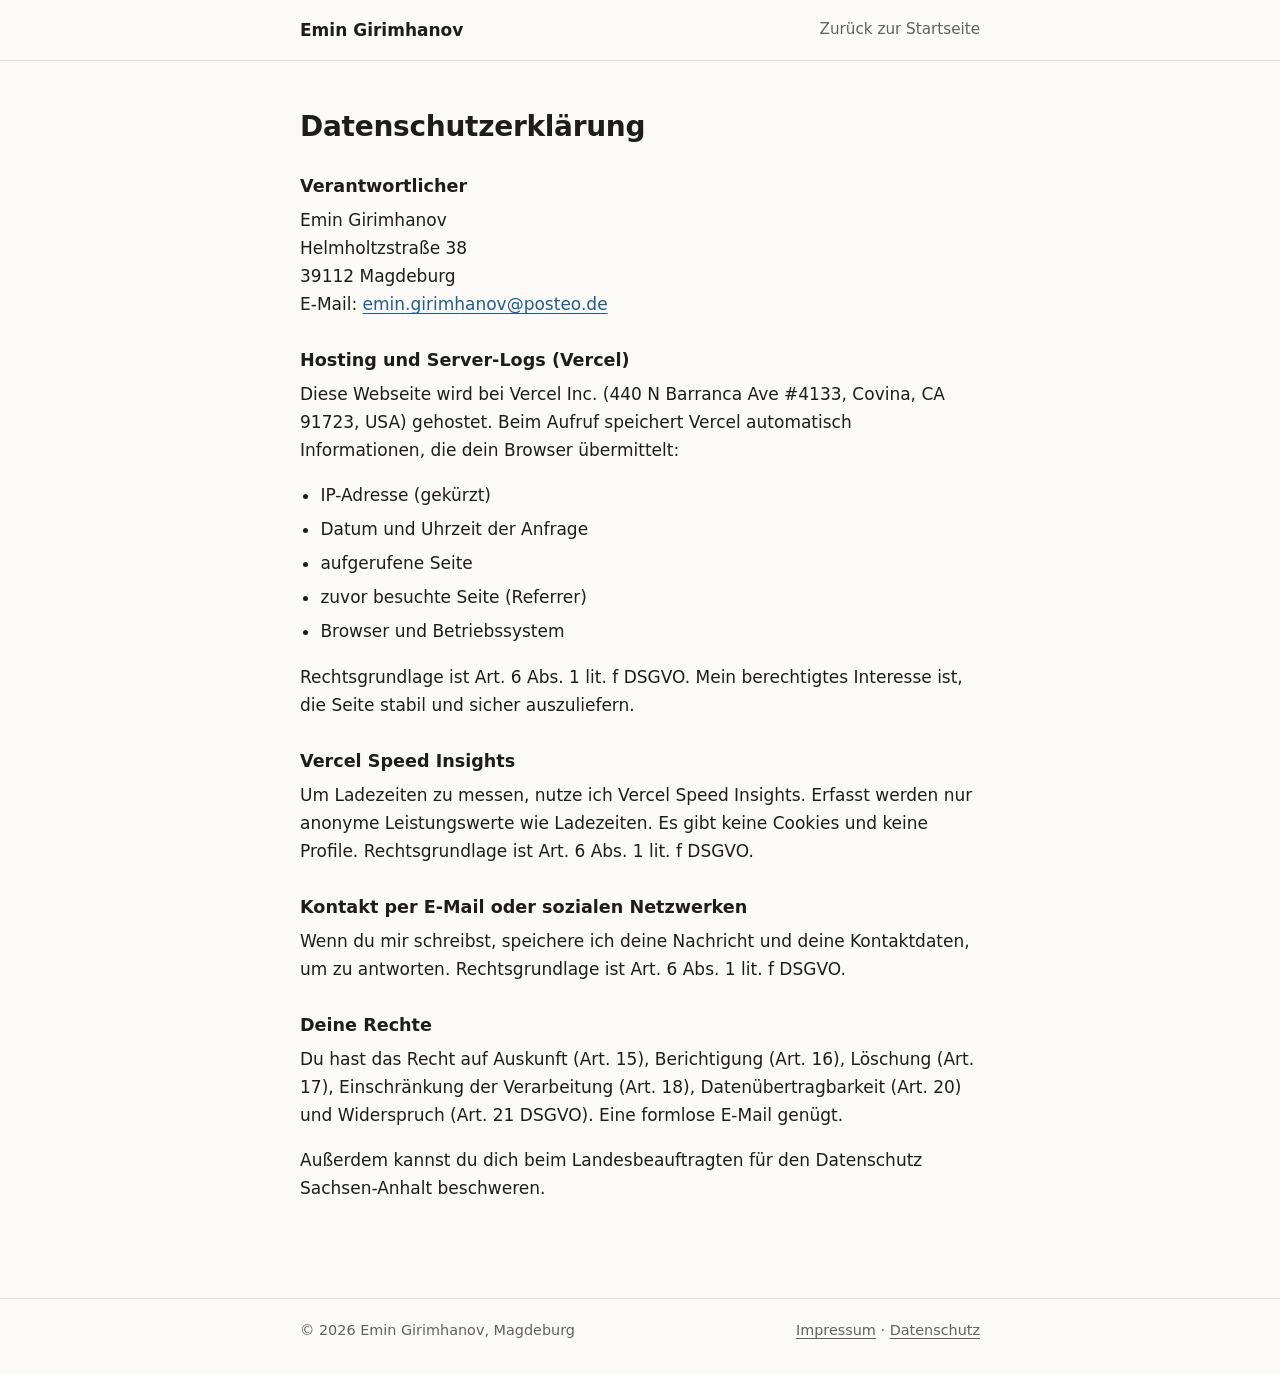
==== commit a3138173: "design: Seite schlichter und uebersichtlicher Ruhiges Layout in einer Spalte, hell und dunkel nach S" ====
--- a/datenschutz.html
+++ b/datenschutz.html
@@ -3,212 +3,64 @@
 <head>
     <meta charset="UTF-8">
     <meta name="viewport" content="width=device-width, initial-scale=1.0">
-    <title>Datenschutzerklärung | Emin Girimhanov</title>
-    <meta name="description" content="Datenschutzerklärung gemäß DSGVO (GDPR) und TDDDG von Emin Girimhanov. Information über Datenverarbeitung, Hosting (Vercel) und Ihre Rechte.">
+    <title>Datenschutz | Emin Girimhanov</title>
+    <meta name="description" content="Datenschutzerklärung von Emin Girimhanov: welche Daten beim Besuch dieser Webseite verarbeitet werden.">
     <meta name="robots" content="noindex, follow">
+    <meta name="color-scheme" content="light dark">
     <link rel="canonical" href="https://emin-girimhanov.de/datenschutz.html">
 
     <!-- Selbst gehostete Schriften: kein Google-CDN, keine US-Uebertragung (DSGVO) -->
     <link rel="preload" href="assets/fonts/plus-jakarta-sans-latin.woff2" as="font" type="font/woff2" crossorigin>
     <link rel="stylesheet" href="assets/fonts/fonts.css">
     <link rel="stylesheet" href="style.css">
-    
-    <style>
-        .legal-page-container {
-            max-width: 860px;
-            margin: 120px auto 60px;
-            padding: 0 24px;
-        }
-        .back-nav {
-            margin-bottom: 24px;
-        }
-        .legal-card {
-            padding: 40px;
-            border-radius: var(--radius-lg);
-        }
-        .legal-header {
-            margin-bottom: 32px;
-            border-bottom: 1px solid var(--border-color);
-            padding-bottom: 20px;
-        }
-        .legal-title {
-            font-size: 2.2rem;
-            font-weight: 800;
-            color: var(--text-main);
-            margin-bottom: 8px;
-        }
-        .legal-subtitle {
-            color: var(--cyan);
-            font-size: 0.95rem;
-            font-family: var(--font-code);
-        }
-        .legal-block {
-            margin-bottom: 28px;
-        }
-        .legal-block h2 {
-            font-size: 1.25rem;
-            color: var(--primary);
-            margin-bottom: 12px;
-            display: flex;
-            align-items: center;
-            gap: 10px;
-        }
-        .legal-block p, .legal-block ul {
-            color: var(--text-muted);
-            font-size: 0.98rem;
-            line-height: 1.7;
-        }
-        .legal-block ul {
-            list-style: none;
-            padding-left: 0;
-        }
-        .legal-block li {
-            margin-bottom: 8px;
-            position: relative;
-            padding-left: 20px;
-        }
-        .legal-block li::before {
-            content: "•";
-            color: var(--cyan);
-            position: absolute;
-            left: 0;
-            font-weight: bold;
-        }
-        .legal-link {
-            color: var(--cyan);
-            text-decoration: underline;
-        }
-    </style>
 </head>
 <body>
-    <a href="#main-content" class="skip-link">Zum Hauptinhalt springen</a>
+    <a href="#main-content" class="skip-link">Zum Inhalt springen</a>
 
-    <div class="ambient-light" aria-hidden="true">
-        <canvas id="canvas-ui-bg"></canvas>
-        <div class="blob blob-1"></div>
-        <div class="blob blob-2"></div>
-    </div>
-
-    <!-- Navigation Header -->
-    <header class="navbar" role="banner">
-        <div class="nav-container">
-            <a href="index.html" class="nav-logo" aria-label="Emin Girimhanov Startseite">
-                <span class="logo-accent" aria-hidden="true">&lt;</span>Emin Girimhanov<span class="logo-accent" aria-hidden="true"> /&gt;</span>
-            </a>
-            <div class="nav-actions">
-                <a href="index.html" class="btn btn-secondary btn-sm">
-                    <svg xmlns="http://www.w3.org/2000/svg" width="16" height="16" viewBox="0 0 24 24" fill="none" stroke="currentColor" stroke-width="2" stroke-linecap="round" stroke-linejoin="round" aria-hidden="true"><line x1="19" y1="12" x2="5" y2="12"></line><polyline points="12 19 5 12 12 5"></polyline></svg> Zurück zur Startseite
-                </a>
-            </div>
+    <header class="site-header">
+        <div class="wrap header-inner">
+            <a href="index.html" class="site-name">Emin Girimhanov</a>
+            <a href="index.html" class="nav-back">Zurück zur Startseite</a>
         </div>
     </header>
 
-    <main id="main-content" class="legal-page-container">
-        <div class="back-nav">
-            <a href="index.html" class="live-url-link">
-                <svg xmlns="http://www.w3.org/2000/svg" width="14" height="14" viewBox="0 0 24 24" fill="none" stroke="currentColor" stroke-width="2" stroke-linecap="round" stroke-linejoin="round" aria-hidden="true"><line x1="19" y1="12" x2="5" y2="12"></line><polyline points="12 19 5 12 12 5"></polyline></svg> Zurück zur Hauptseite
-            </a>
-        </div>
+    <main id="main-content" class="wrap legal">
+        <h1>Datenschutzerklärung</h1>
 
-        <article class="glass-card legal-card">
-            <div class="legal-header">
-                <h1 class="legal-title">Datenschutzerklärung</h1>
-                <p class="legal-subtitle">Information über die Erhebung und Verarbeitung personenbezogener Daten gemäß DSGVO</p>
-            </div>
+        <h2>Verantwortlicher</h2>
+        <p>
+            Emin Girimhanov<br>
+            Helmholtzstraße 38<br>
+            39112 Magdeburg<br>
+            E-Mail: <a href="#" class="js-mail-link"><span class="js-mail-text">E-Mail anzeigen</span></a><noscript> (emin.girimhanov [at] posteo [punkt] de)</noscript>
+        </p>
 
-            <div class="legal-block">
-                <h2>1. Datenschutz auf einen Blick</h2>
-                <p>
-                    Der Schutz Ihrer persönlichen Daten ist mir ein wichtiges Anliegen. Diese Datenschutzerklärung informiert Sie darüber, welche Daten beim Besuch dieser Webseite verarbeitet werden und welche Rechte Ihnen zustehen.
-                </p>
-            </div>
+        <h2>Hosting und Server-Logs (Vercel)</h2>
+        <p>Diese Webseite wird bei Vercel Inc. (440 N Barranca Ave #4133, Covina, CA 91723, USA) gehostet. Beim Aufruf speichert Vercel automatisch Informationen, die dein Browser übermittelt:</p>
+        <ul>
+            <li>IP-Adresse (gekürzt)</li>
+            <li>Datum und Uhrzeit der Anfrage</li>
+            <li>aufgerufene Seite</li>
+            <li>zuvor besuchte Seite (Referrer)</li>
+            <li>Browser und Betriebssystem</li>
+        </ul>
+        <p>Rechtsgrundlage ist Art. 6 Abs. 1 lit. f DSGVO. Mein berechtigtes Interesse ist, die Seite stabil und sicher auszuliefern.</p>
 
-            <div class="legal-block">
-                <h2>2. Verantwortliche Stelle</h2>
-                <p>
-                    Verantwortlicher für die Datenverarbeitung auf dieser Webseite im Sinne der Datenschutz-Grundverordnung (DSGVO) ist:
-                </p>
-                <p style="margin-top: 8px;">
-                    <strong>Emin Girimhanov</strong><br>
-                    Helmholtzstraße 38<br>
-                    39112 Magdeburg<br>
-                    Deutschland<br>
-                    <strong>E-Mail:</strong> <a href="#" class="legal-link js-mail-link"><span class="js-mail-text">E-Mail anzeigen</span></a><noscript> (emin.girimhanov [at] posteo [punkt] de)</noscript><br>
-                    <strong>Signal:</strong> <a href="https://signal.me/#u/emingirimhanov.01" target="_blank" rel="noopener noreferrer" class="legal-link">emingirimhanov.01</a>
-                </p>
-            </div>
+        <h2>Vercel Speed Insights</h2>
+        <p>Um Ladezeiten zu messen, nutze ich Vercel Speed Insights. Erfasst werden nur anonyme Leistungswerte wie Ladezeiten. Es gibt keine Cookies und keine Profile. Rechtsgrundlage ist Art. 6 Abs. 1 lit. f DSGVO.</p>
 
-            <div class="legal-block">
-                <h2>3. Bereitstellung der Webseite &amp; Server-Log-Files (Vercel)</h2>
-                <p>
-                    Diese Webseite wird bei <strong>Vercel Inc.</strong> (440 N Barranca Ave #4133, Covina, CA 91723, USA) gehostet.
-                </p>
-                <p style="margin-top: 8px;">
-                    Beim Aufrufen der Webseite erhebt der Hosting-Anbieter automatisch Informationen, die Ihr Browser übermittelt (sog. Server-Log-Files). Dies beinhaltet:
-                </p>
-                <ul>
-                    <li>IP-Adresse des zugreifenden Geräts (anonymisiert/gekürzt)</li>
-                    <li>Datum und Uhrzeit der Serveranfrage</li>
-                    <li>Aufgerufene URL / Dateipfad</li>
-                    <li>Referrer URL (die zuvor besuchte Seite)</li>
-                    <li>Browsertyp, Version und Betriebssystem</li>
-                </ul>
-                <p style="margin-top: 8px;">
-                    <strong>Rechtsgrundlage:</strong> Die Verarbeitung erfolgt gemäß Art. 6 Abs. 1 lit. f DSGVO auf Grundlage meines berechtigten Interesses an der technisch fehlerfreien Bereitstellung, Stabilität und Sicherheit der Webseite.
-                </p>
-            </div>
+        <h2>Kontakt per E-Mail oder sozialen Netzwerken</h2>
+        <p>Wenn du mir schreibst, speichere ich deine Nachricht und deine Kontaktdaten, um zu antworten. Rechtsgrundlage ist Art. 6 Abs. 1 lit. f DSGVO.</p>
 
-            <div class="legal-block">
-                <h2>4. Vercel Speed Insights (Performance-Messung)</h2>
-                <p>
-                    Zur technischen Optimierung der Ladezeiten und Nutzererfahrung verwendet diese Webseite <strong>Vercel Speed Insights</strong>.
-                </p>
-                <p style="margin-top: 8px;">
-                    Hierbei werden ausschließlich anonymisierte Leistungskennzahlen (wie z.B. Core Web Vitals, Ladezeiten von Skripten) erfasst. Es werden <strong>keine personenbezogenen Daten</strong> oder Tracking-Cookies zur Profilbildung verwendet.
-                </p>
-                <p style="margin-top: 8px;">
-                    <strong>Rechtsgrundlage:</strong> Art. 6 Abs. 1 lit. f DSGVO (Berechtigtes Interesse an der Performance-Optimierung der Webseite).
-                </p>
-            </div>
-
-            <div class="legal-block">
-                <h2>5. Kontaktaufnahme per E-Mail oder LinkedIn</h2>
-                <p>
-                    Wenn Sie mir per E-Mail oder über soziale Netzwerke (LinkedIn/Mastodon) eine Nachricht zukommen lassen, werden Ihre Angaben inklusive der von Ihnen angegebenen Kontaktdaten zwecks Bearbeitung der Anfrage und für den Fall von Anschlussfragen bei mir gespeichert.
-                </p>
-                <p style="margin-top: 8px;">
-                    <strong>Rechtsgrundlage:</strong> Art. 6 Abs. 1 lit. b DSGVO (sofern Ihre Anfrage mit der Erfüllung eines Vertrags oder vorvertraglichen Maßnahmen zusammenhängt) bzw. Art. 6 Abs. 1 lit. f DSGVO (berechtigtes Interesse an der Beantwortung von Anfragen).
-                </p>
-            </div>
-
-            <div class="legal-block">
-                <h2>6. Ihre Rechte als betroffene Person</h2>
-                <p>Sie haben im Rahmen der geltenden gesetzlichen Bestimmungen jederzeit das Recht auf:</p>
-                <ul>
-                    <li><strong>Auskunft (Art. 15 DSGVO):</strong> Recht auf Auskunft über Ihre von mir verarbeiteten personenbezogenen Daten.</li>
-                    <li><strong>Berichtigung (Art. 16 DSGVO):</strong> Recht auf unverzügliche Berichtigung unrichtiger Daten.</li>
-                    <li><strong>Löschung (Art. 17 DSGVO):</strong> Recht auf Löschung Ihrer bei mir gespeicherten Daten.</li>
-                    <li><strong>Einschränkung der Verarbeitung (Art. 18 DSGVO):</strong> Recht auf Einschränkung der Datenverarbeitung.</li>
-                    <li><strong>Datenübertragbarkeit (Art. 20 DSGVO):</strong> Recht auf Erhalt Ihrer Daten in einem strukturierten, gängigen Format.</li>
-                    <li><strong>Widerspruchsrecht (Art. 21 DSGVO):</strong> Recht aus Gründen, die sich aus Ihrer besonderen Situation ergeben, jederzeit gegen die Verarbeitung Widerspruch einzulegen.</li>
-                </ul>
-                <p style="margin-top: 12px;">
-                    Möchten Sie von Ihren Rechten Gebrauch machen, genügt eine formlose E-Mail an: <a href="#" class="legal-link js-mail-link"><span class="js-mail-text">E-Mail anzeigen</span></a><noscript> (emin.girimhanov [at] posteo [punkt] de)</noscript>.
-                </p>
-                <p style="margin-top: 8px;">
-                    Zudem steht Ihnen ein <strong>Beschwerderecht bei der zuständigen Datenschutzaufsichtsbehörde</strong> zu (Landesbeauftragter für den Datenschutz Sachsen-Anhalt).
-                </p>
-            </div>
-        </article>
+        <h2>Deine Rechte</h2>
+        <p>Du hast das Recht auf Auskunft (Art. 15), Berichtigung (Art. 16), Löschung (Art. 17), Einschränkung der Verarbeitung (Art. 18), Datenübertragbarkeit (Art. 20) und Widerspruch (Art. 21 DSGVO). Eine formlose E-Mail genügt.</p>
+        <p>Außerdem kannst du dich beim Landesbeauftragten für den Datenschutz Sachsen-Anhalt beschweren.</p>
     </main>
 
-    <footer class="footer">
-        <div class="container footer-content">
-            <p>&copy; 2026 Emin Girimhanov. Alle Rechte vorbehalten.</p>
-            <div class="footer-links">
-                <a href="impressum.html">Impressum</a>
-                <a href="datenschutz.html">Datenschutz</a>
-            </div>
+    <footer class="site-footer">
+        <div class="wrap footer-inner">
+            <p>&copy; 2026 Emin Girimhanov, Magdeburg</p>
+            <p><a href="impressum.html">Impressum</a> · <a href="datenschutz.html">Datenschutz</a></p>
         </div>
     </footer>
 
--- a/style.css
+++ b/style.css
@@ -1,1889 +1,458 @@
-/* CSS Design System for Emin Girimhanov Startseite (SEO, GEO & WCAG 2.1 AA Accessibility Optimized) */
+/* Farben: hell als Standard, dunkel nach Systemeinstellung */
 :root {
-    --bg-dark: #0a0d14;
-    --bg-card: rgba(18, 24, 38, 0.75);
-    --bg-card-hover: rgba(28, 36, 56, 0.90);
-    --border-color: rgba(255, 255, 255, 0.12);
-    --border-highlight: rgba(139, 92, 246, 0.5);
-    
-    --primary: #a78bfa;
-    --primary-glow: rgba(139, 92, 246, 0.35);
-    --cyan: #38bdf8;
-    --cyan-glow: rgba(56, 189, 248, 0.35);
-    
-    --text-main: #f9fafb;
-    --text-muted: #d1d5db;
-    --text-sub: #9ca3af;
-
-    --font-main: 'Plus Jakarta Sans', -apple-system, BlinkMacSystemFont, sans-serif;
-    --font-code: 'Fira Code', monospace;
-    
-    --radius-sm: 8px;
-    --radius-md: 16px;
-    --radius-lg: 24px;
-    --radius-full: 9999px;
-    
-    --transition: all 0.3s cubic-bezier(0.4, 0, 0.2, 1);
-}
-
-/* Screenreader Only Utility (WCAG 2.1 AA) */
+    --bg: #fbfaf7;
+    --text: #1d1d1b;
+    --muted: #63615b;
+    --line: #e3e1da;
+    --accent: #1f5c99;
+    --font: 'Plus Jakarta Sans', system-ui, -apple-system, 'Segoe UI', sans-serif;
+    --mono: 'Fira Code', ui-monospace, 'Cascadia Code', Consolas, monospace;
+}
+
+@media (prefers-color-scheme: dark) {
+    :root {
+        --bg: #161615;
+        --text: #e9e7e2;
+        --muted: #a29f97;
+        --line: #2e2d2a;
+        --accent: #8db8e6;
+    }
+}
+
+*, *::before, *::after { box-sizing: border-box; }
+
+html { scroll-behavior: smooth; -webkit-text-size-adjust: 100%; }
+
+@media (prefers-reduced-motion: reduce) {
+    html { scroll-behavior: auto; }
+}
+
+body {
+    margin: 0;
+    background: var(--bg);
+    color: var(--text);
+    font-family: var(--font);
+    font-size: 1.0625rem;
+    line-height: 1.65;
+}
+
+img { max-width: 100%; display: block; }
+
+a { color: var(--accent); text-underline-offset: 0.18em; text-decoration-thickness: 1px; }
+a:hover { text-decoration-thickness: 2px; }
+
+:focus-visible { outline: 2px solid var(--accent); outline-offset: 3px; border-radius: 2px; }
+
+h1, h2, h3 { line-height: 1.25; margin: 0; }
+
+p { margin: 0 0 1em; }
+
+.wrap {
+    max-width: 720px;
+    margin: 0 auto;
+    padding: 0 20px;
+}
+
+.skip-link {
+    position: absolute;
+    left: -9999px;
+    top: 8px;
+    background: var(--text);
+    color: var(--bg);
+    padding: 8px 12px;
+    z-index: 10;
+}
+.skip-link:focus { left: 8px; }
+
 .sr-only {
     position: absolute;
-    width: 1px;
-    height: 1px;
-    padding: 0;
-    margin: -1px;
+    width: 1px; height: 1px;
     overflow: hidden;
-    clip: rect(0, 0, 0, 0);
+    clip: rect(0 0 0 0);
     white-space: nowrap;
-    border: 0;
-}
-
-/* Reset & Base */
-*, *::before, *::after {
-    box-sizing: border-box;
-    margin: 0;
-    padding: 0;
-}
-
-html {
-    scroll-behavior: smooth;
-}
-
-body {
-    background-color: var(--bg-dark);
-    color: var(--text-main);
-    font-family: var(--font-main);
-    line-height: 1.6;
-    overflow-x: hidden;
-    min-height: 100vh;
-}
-
-/* Accessibility: Focus Indicators (WCAG 2.1 AA) */
-:focus-visible {
-    outline: 3px solid #38bdf8;
-    outline-offset: 3px;
-    border-radius: 4px;
-}
-
-/* Accessibility: Skip Link */
-.skip-link {
-    position: absolute;
-    top: -100px;
-    left: 16px;
-    background: #8b5cf6;
-    color: #ffffff;
-    padding: 12px 20px;
-    z-index: 9999;
-    border-radius: var(--radius-sm);
+}
+
+/* Kopfzeile */
+.site-header {
+    position: sticky;
+    top: 0;
+    z-index: 5;
+    border-bottom: 1px solid var(--line);
+    background: color-mix(in srgb, var(--bg) 88%, transparent);
+    -webkit-backdrop-filter: blur(8px);
+    backdrop-filter: blur(8px);
+}
+
+.header-inner {
+    display: flex;
+    align-items: center;
+    gap: 24px;
+    min-height: 60px;
+    flex-wrap: wrap;
+}
+
+.site-name {
     font-weight: 700;
+    color: var(--text);
     text-decoration: none;
-    transition: top 0.2s ease;
-}
-
-.skip-link:focus {
-    top: 16px;
-}
-
-/* Ambient Background Blobs & Canvas UI Background */
-.ambient-light {
-    position: fixed;
-    top: 0;
-    left: 0;
-    /* 100vw zaehlt die Scrollleiste mit und erzeugt seitlichen Ueberlauf */
-    width: 100%;
-    height: 100vh;
-    pointer-events: none;
-    z-index: -1;
-    overflow: hidden;
-}
-
-#canvas-ui-bg {
-    position: absolute;
-    top: 0;
-    left: 0;
-    width: 100%;
-    height: 100%;
-    pointer-events: none;
-    opacity: 0.65;
-}
-
-.blob {
-    position: absolute;
-    border-radius: 50%;
-    filter: blur(120px);
-    opacity: 0.22;
-}
-
-.blob-1 {
-    top: -10%;
-    left: 20%;
-    width: 500px;
-    height: 500px;
-    background: radial-gradient(circle, var(--primary) 0%, transparent 70%);
-    animation: float 18s ease-in-out infinite alternate;
-}
-
-.blob-2 {
-    bottom: 10%;
-    right: -5%;
-    width: 600px;
-    height: 600px;
-    background: radial-gradient(circle, var(--cyan) 0%, transparent 70%);
-    animation: float 22s ease-in-out infinite alternate-reverse;
-}
-
-@keyframes float {
-    0% { transform: translate(0, 0) scale(1); }
-    50% { transform: translate(30px, 50px) scale(1.1); }
-    100% { transform: translate(-20px, -30px) scale(0.95); }
-}
-
-/* Thinking Orbs Component (Inspired by Orbs.jakubantalik.com) */
-.thinking-orb {
-    position: relative;
-    width: 16px;
-    height: 16px;
-    display: inline-flex;
-    align-items: center;
-    justify-content: center;
-    margin-right: 6px;
-    flex-shrink: 0;
-}
-
-.thinking-orb .orb-core {
-    width: 6px;
-    height: 6px;
-    background-color: #38bdf8;
-    border-radius: 50%;
-    box-shadow: 0 0 10px #38bdf8, 0 0 18px #8b5cf6;
-    animation: orbPulse 2s ease-in-out infinite alternate;
-}
-
-.thinking-orb .orb-ring {
-    position: absolute;
-    inset: 0;
-    border-radius: 50%;
-    border: 1.5px dashed rgba(56, 189, 248, 0.7);
-}
-
-.thinking-orb .ring-1 {
-    animation: orbSpin 4s linear infinite;
-}
-
-.thinking-orb .ring-2 {
-    inset: -3px;
-    border-color: rgba(139, 92, 246, 0.5);
-    animation: orbSpinReverse 6s linear infinite;
-}
-
-@keyframes orbPulse {
-    0% { transform: scale(0.8); opacity: 0.7; }
-    100% { transform: scale(1.25); opacity: 1; box-shadow: 0 0 14px #38bdf8, 0 0 24px #a78bfa; }
-}
-
-@keyframes orbSpin {
-    from { transform: rotate(0deg); }
-    to { transform: rotate(360deg); }
-}
-
-@keyframes orbSpinReverse {
-    from { transform: rotate(360deg); }
-    to { transform: rotate(0deg); }
-}
-
-/* Typography Helpers & Text Clipping Fix */
-.gradient-text {
-    background: linear-gradient(135deg, #c4b5fd 0%, #38bdf8 100%);
-    -webkit-background-clip: text;
-    background-clip: text;
-    -webkit-text-fill-color: transparent;
-    display: inline-block;
-    padding-right: 6px;
-    padding-bottom: 4px;
-    vertical-align: bottom;
-}
-
-.container {
-    max-width: 1140px;
-    margin: 0 auto;
-    padding: 0 24px;
-}
-
-/* Glassmorphism Card with Spotlight Mouse Glow (Aceternity & CanvasUI inspired) */
-.glass-card {
-    position: relative;
-    background: var(--bg-card);
-    -webkit-backdrop-filter: blur(16px);
-    backdrop-filter: blur(16px);
-    border: 1px solid var(--border-color);
-    border-radius: var(--radius-md);
-    box-shadow: 0 8px 32px 0 rgba(0, 0, 0, 0.37);
-    transition: transform 0.3s cubic-bezier(0.16, 1, 0.3, 1), border-color 0.3s ease, box-shadow 0.3s ease;
-    overflow: hidden;
-}
-
-.glass-card::before {
-    content: '';
-    position: absolute;
-    inset: 0;
-    background: radial-gradient(
-        450px circle at var(--mouse-x, 50%) var(--mouse-y, 50%),
-        rgba(167, 139, 250, 0.18),
-        rgba(56, 189, 248, 0.06) 40%,
-        transparent 70%
-    );
-    opacity: 0;
-    transition: opacity 0.3s ease;
-    pointer-events: none;
-    z-index: 1;
-}
-
-.glass-card:hover::before {
-    opacity: 1;
-}
-
-.glass-card:hover {
-    border-color: var(--border-highlight);
-    box-shadow: 0 12px 40px 0 rgba(139, 92, 246, 0.22);
-}
-
-/* Navbar & Navigation Layout (Fixed Header Overflows & Text Wrapping) */
-.navbar {
-    position: fixed;
-    top: 0;
-    left: 0;
-    width: 100%;
-    z-index: 1000;
-    padding: 12px 0;
-    background: rgba(10, 13, 20, 0.92);
-    -webkit-backdrop-filter: blur(16px);
-    backdrop-filter: blur(16px);
-    border-bottom: 1px solid var(--border-color);
-}
-
-.nav-container {
-    max-width: 1240px;
-    margin: 0 auto;
-    padding: 0 20px;
-    display: flex;
-    justify-content: space-between;
-    align-items: center;
-    gap: 16px;
-}
-
-.nav-logo {
-    font-size: 1.15rem;
-    font-weight: 800;
-    color: var(--text-main);
-    text-decoration: none !important;
-    font-family: var(--font-code);
-    white-space: nowrap;
-    display: inline-flex;
-    align-items: center;
-    flex-shrink: 0;
-}
-
-.logo-accent {
-    color: var(--cyan);
-}
-
-.nav-links {
-    display: flex;
-    align-items: center;
-    gap: 10px;
+    margin-right: auto;
+}
+
+.nav {
+    display: flex;
+    gap: 20px;
     list-style: none;
     margin: 0;
     padding: 0;
 }
 
-.nav-link {
-    color: var(--text-muted);
-    text-decoration: none !important;
-    font-size: 0.88rem;
-    font-weight: 600;
-    padding: 6px 12px;
-    border-radius: var(--radius-sm);
-    white-space: nowrap;
-    transition: var(--transition);
-    display: inline-block;
-}
-
-.nav-link:hover, .nav-link:focus {
-    color: var(--cyan);
-    background: rgba(56, 189, 248, 0.1);
-    text-decoration: none !important;
-}
-
-.nav-actions {
+.nav a {
+    color: var(--muted);
+    text-decoration: none;
+    font-size: 0.95rem;
+}
+.nav a:hover { color: var(--text); }
+
+.lang-btn {
+    font: inherit;
+    font-size: 0.85rem;
+    color: var(--muted);
+    background: none;
+    border: 1px solid var(--line);
+    border-radius: 4px;
+    padding: 2px 8px;
+    cursor: pointer;
+}
+.lang-btn:hover { color: var(--text); border-color: var(--muted); }
+
+@media (max-width: 600px) {
+    .header-inner { gap: 4px 16px; padding-top: 12px; padding-bottom: 12px; }
+    .header-inner nav { order: 3; width: 100%; }
+    .section { scroll-margin-top: 104px; }
+    .nav { gap: 16px; overflow-x: auto; }
+    .intro { margin-top: 36px; gap: 16px; }
+    .portrait { width: 72px; height: 72px; }
+    h1 { font-size: 1.6rem; }
+    .role { font-size: 0.95rem; }
+}
+
+/* Einstieg */
+.intro {
     display: flex;
     align-items: center;
-    gap: 10px;
-    flex-shrink: 0;
-    white-space: nowrap;
-}
-
-/* Falcos GmbH Official Brand Green (#43a53b) Link Styling */
-.falcos-link {
-    color: inherit;
-    text-decoration: none !important;
-    font-weight: 600;
-    transition: color 0.25s ease, text-shadow 0.25s ease, border-color 0.25s ease;
-    border-bottom: 1.5px dashed rgba(67, 165, 59, 0.5);
-    padding-bottom: 1px;
-    display: inline;
-}
-
-.falcos-link:hover, .falcos-link:focus {
-    color: #43a53b !important;
-    border-bottom-color: #43a53b !important;
-    border-bottom-style: solid;
-    text-shadow: 0 0 14px rgba(67, 165, 59, 0.6);
-}
-
-/* OVGU Magdeburg Official Brand Red (#7a003f) Link Styling */
-.ovgu-link {
-    color: inherit;
-    text-decoration: none !important;
-    font-weight: 600;
-    transition: color 0.25s ease, text-shadow 0.25s ease, border-color 0.25s ease;
-    border-bottom: 1.5px dashed rgba(122, 0, 63, 0.6);
-    padding-bottom: 1px;
-    display: inline;
-}
-
-.ovgu-link:hover, .ovgu-link:focus {
-    color: #9e0052 !important;
-    border-bottom-color: #9e0052 !important;
-    border-bottom-style: solid;
-    text-shadow: 0 0 14px rgba(158, 0, 82, 0.75);
-}
-
-/* e-fellows.net Official Brand Orange (#fe7c09) Link Styling */
-.efellows-link {
-    color: inherit;
-    text-decoration: none !important;
-    font-weight: 600;
-    transition: color 0.25s ease, text-shadow 0.25s ease, border-color 0.25s ease;
-    border-bottom: 1.5px dashed rgba(254, 124, 9, 0.6);
-    padding-bottom: 1px;
-    display: inline;
-    white-space: nowrap;
-}
-
-.efellows-link:hover, .efellows-link:focus {
-    color: #fe7c09 !important;
-    border-bottom-color: #fe7c09 !important;
-    border-bottom-style: solid;
-    text-shadow: 0 0 14px rgba(254, 124, 9, 0.75);
-}
-
-/* Buttons */
-.btn {
-    display: inline-flex;
-    align-items: center;
-    justify-content: center;
-    gap: 8px;
-    padding: 12px 24px;
-    border-radius: var(--radius-full);
-    font-size: 0.95rem;
-    font-weight: 600;
-    text-decoration: none;
-    cursor: pointer;
-    transition: var(--transition);
-    border: none;
-    height: 40px;
-    box-sizing: border-box;
-}
-
-.btn-sm {
-    padding: 6px 16px;
-    font-size: 0.85rem;
-    height: 36px;
-}
-
-.btn-primary {
-    background: linear-gradient(135deg, #8b5cf6 0%, #6366f1 100%);
-    color: #ffffff;
-    box-shadow: 0 4px 20px var(--primary-glow);
-}
-
-.btn-primary:hover {
-    transform: translateY(-2px);
-    box-shadow: 0 6px 28px rgba(139, 92, 246, 0.5);
-}
-
-.btn-secondary {
-    background: rgba(255, 255, 255, 0.1);
-    color: var(--text-main);
-    border: 1px solid var(--border-color);
-}
-
-.btn-secondary:hover {
-    background: rgba(255, 255, 255, 0.18);
-    transform: translateY(-2px);
-}
-
-.btn-outline {
-    background: transparent;
-    color: var(--text-main);
-    border: 1px solid var(--border-color);
-}
-
-.btn-outline:hover {
-    border-color: var(--primary);
-    color: var(--primary);
-    transform: translateY(-2px);
-}
-
-/* Hero Section */
-.hero-section {
-    padding: 160px 0 100px;
-}
-
-.hero-grid {
-    display: grid;
-    grid-template-columns: 1.2fr 0.8fr;
-    gap: 48px;
-    align-items: center;
-}
-
-.status-badge {
-    display: inline-flex;
-    align-items: center;
-    gap: 10px;
-    padding: 6px 16px;
-    background: rgba(6, 182, 212, 0.12);
-    border: 1px solid rgba(56, 189, 248, 0.4);
-    border-radius: var(--radius-full);
-    font-size: 0.85rem;
-    color: var(--cyan);
-    margin-bottom: 24px;
-}
-
-.pulse-dot {
-    width: 8px;
-    height: 8px;
-    background-color: var(--cyan);
-    border-radius: 50%;
-    box-shadow: 0 0 10px var(--cyan);
-    animation: pulse 2s infinite;
-}
-
-@keyframes pulse {
-    0% { transform: scale(0.95); box-shadow: 0 0 0 0 rgba(56, 189, 248, 0.7); }
-    70% { transform: scale(1); box-shadow: 0 0 0 8px rgba(56, 189, 248, 0); }
-    100% { transform: scale(0.95); box-shadow: 0 0 0 0 rgba(56, 189, 248, 0); }
-}
-
-.hero-title {
-    font-size: clamp(2rem, 6.5vw, 3.25rem);
-    font-weight: 800;
-    line-height: 1.2;
-    margin-bottom: 20px;
-    letter-spacing: -0.01em;
-    overflow-wrap: break-word;
-}
-
-.hero-subtitle {
-    font-size: 1.15rem;
-    color: var(--text-muted);
-    margin-bottom: 32px;
-    max-width: 560px;
-}
-
-.hero-buttons {
-    display: flex;
-    flex-wrap: wrap;
-    gap: 16px;
-    margin-bottom: 40px;
-}
-
-.hero-stats {
-    display: flex;
-    align-items: center;
-    flex-wrap: wrap;
-    gap: 24px;
-    padding-top: 24px;
-    border-top: 1px solid var(--border-color);
-}
-
-.stat-item {
-    display: flex;
-    flex-direction: column;
-}
-
-.stat-number {
-    font-size: 1.4rem;
-    font-weight: 700;
-    color: var(--text-main);
-    white-space: nowrap;
-}
-
-.stat-label {
-    font-size: 0.85rem;
-    color: var(--text-muted);
-}
-
-.stat-divider {
-    width: 1px;
-    height: 36px;
-    background: var(--border-color);
-}
-
-/* Profile Card */
-.profile-card {
-    padding: 32px;
-    text-align: center;
-    position: relative;
-    overflow: hidden;
-}
-
-.avatar-wrapper {
-    position: relative;
-    width: 130px;
-    height: 130px;
-    margin: 0 auto 20px;
-}
-
-.avatar-glow {
-    position: absolute;
-    inset: -6px;
-    background: linear-gradient(135deg, var(--primary), var(--cyan));
-    border-radius: 50%;
-    filter: blur(12px);
-    opacity: 0.6;
-}
-
-.avatar-img {
-    position: relative;
-    width: 100%;
-    height: 100%;
+    gap: 20px;
+    margin: 56px 0 24px;
+}
+
+.portrait {
+    width: 96px;
+    height: 96px;
     border-radius: 50%;
     object-fit: cover;
-    border: 3px solid var(--bg-dark);
-}
-
-.profile-name {
-    font-size: 1.5rem;
+    flex-shrink: 0;
+}
+
+h1 { font-size: 2rem; font-weight: 700; letter-spacing: -0.01em; }
+
+.role { color: var(--muted); margin: 4px 0 0; }
+
+.lead { font-size: 1.125rem; }
+
+.links-inline {
+    display: flex;
+    flex-wrap: wrap;
+    gap: 6px 20px;
+    list-style: none;
+    padding: 0;
+    margin: 0;
+}
+
+/* Abschnitte */
+.section {
+    margin-top: 72px;
+    padding-top: 24px;
+    border-top: 1px solid var(--line);
+    scroll-margin-top: 72px;
+}
+
+.section h2 {
+    font-size: 1.35rem;
     font-weight: 700;
-    margin-bottom: 4px;
-}
-
-.profile-handle {
-    font-size: 0.95rem;
-    color: var(--primary);
-    font-family: var(--font-code);
-    margin-bottom: 16px;
-}
-
-.badge-list {
-    display: flex;
-    flex-wrap: wrap;
-    justify-content: center;
-    gap: 8px;
     margin-bottom: 24px;
 }
 
-.tech-badge {
-    display: inline-flex;
-    align-items: center;
-    gap: 6px;
-    padding: 6px 12px;
-    background: rgba(255, 255, 255, 0.06);
-    border-radius: var(--radius-full);
-    font-size: 0.8rem;
-    color: var(--text-muted);
-}
-
-/* Social Row Under Profile Avatar Fix */
-.social-row {
-    display: flex;
-    justify-content: center;
-    align-items: center;
+.section h3 { font-size: 1.05rem; font-weight: 600; }
+
+#ueber-mich h3 { margin: 24px 0 6px; }
+#ueber-mich h3:first-of-type { margin-top: 0; }
+
+.meta {
+    color: var(--muted);
+    font-size: 0.92rem;
+    margin: 2px 0 8px;
+}
+
+/* Projekte */
+.project {
+    display: grid;
+    grid-template-columns: 168px 1fr;
+    gap: 20px;
+    margin-bottom: 36px;
+}
+
+.project-img {
+    transition: transform 0.25s ease, box-shadow 0.25s ease;
+    width: 168px;
+    aspect-ratio: 4 / 3;
+    object-fit: cover;
+    border-radius: 4px;
+    border: 1px solid var(--line);
+}
+
+.project p { margin-bottom: 0.5em; }
+
+.project-links { display: flex; flex-wrap: wrap; gap: 4px 16px; }
+
+@media (max-width: 600px) {
+    .project { grid-template-columns: 1fr; gap: 12px; }
+    .project-img { width: 100%; aspect-ratio: 16 / 9; }
+}
+
+.sub { margin: 8px 0 12px; }
+
+.plain-list { padding-left: 1.2em; margin: 0; }
+.plain-list li { margin-bottom: 8px; }
+
+/* Werdegang: Linie fuellt sich beim Scrollen, Punkte werden aktiv */
+.cv-wrap {
+    position: relative;
+    padding-left: 28px;
+    margin-bottom: 36px;
+}
+
+.cv-wrap::before,
+.cv-progress {
+    content: "";
+    position: absolute;
+    left: 5px;
+    top: 6px;
+    width: 2px;
+    border-radius: 1px;
+}
+.cv-wrap::before { bottom: 6px; background: var(--line); }
+.cv-progress { height: 0; max-height: calc(100% - 12px); background: var(--accent); }
+
+.cv { list-style: none; padding: 0; margin: 0; }
+
+.cv li {
+    position: relative;
+    display: grid;
+    grid-template-columns: 120px 1fr;
     gap: 16px;
-    margin-top: 8px;
-}
-
-.social-icon {
-    width: 42px;
-    height: 42px;
-    border-radius: 50%;
-    background: rgba(255, 255, 255, 0.08);
-    border: 1px solid var(--border-color);
-    color: var(--text-main);
-    display: inline-flex;
-    align-items: center;
-    justify-content: center;
-    text-decoration: none;
-    transition: var(--transition);
-}
-
-.social-icon svg, .social-icon i {
-    width: 20px;
-    height: 20px;
-    stroke: currentColor;
-    stroke-width: 2;
-    fill: none;
-    display: block;
-}
-
-.social-icon:hover {
-    background: var(--primary);
-    color: #ffffff;
-    border-color: var(--primary);
-    transform: translateY(-3px);
-}
-
-/* Sections */
-.section {
-    padding: 80px 0;
-}
-
-.section-header {
-    text-align: center;
-    margin-bottom: 48px;
-}
-
-.section-tag {
-    font-size: 0.85rem;
-    font-weight: 700;
-    text-transform: uppercase;
-    letter-spacing: 0.1em;
-    color: var(--primary);
-}
-
-.section-title {
-    font-size: clamp(1.6rem, 4.5vw, 2.25rem);
-    font-weight: 800;
-    margin-top: 8px;
-    overflow-wrap: break-word;
-}
-
-/* About Grid */
-.about-grid {
-    display: grid;
-    grid-template-columns: repeat(3, 1fr);
-    gap: 24px;
-}
-
-.about-card {
-    padding: 32px;
-}
-
-.icon-box {
-    width: 48px;
-    height: 48px;
-    border-radius: var(--radius-sm);
-    background: rgba(139, 92, 246, 0.18);
-    color: var(--primary);
-    display: flex;
-    align-items: center;
-    justify-content: center;
-    margin-bottom: 20px;
-}
-
-.about-card h3 {
-    font-size: 1.2rem;
-    margin-bottom: 12px;
-}
-
-.about-card p {
-    color: var(--text-muted);
-    font-size: 0.95rem;
-}
-
-/* Skills Wrapper */
-.skills-wrapper {
-    display: grid;
-    grid-template-columns: repeat(3, 1fr);
-    gap: 24px;
-}
-
-.skill-category {
-    padding: 28px;
-}
-
-.category-title {
-    font-size: 1.1rem;
-    display: flex;
-    align-items: center;
-    gap: 10px;
-    margin-bottom: 20px;
-    color: var(--cyan);
-}
-
-.skills-grid {
-    display: flex;
-    flex-wrap: wrap;
-    gap: 10px;
-}
-
-.skill-pill {
-    display: inline-flex;
-    align-items: center;
-    gap: 8px;
-    padding: 8px 14px;
-    background: rgba(255, 255, 255, 0.05);
-    border: 1px solid var(--border-color);
-    border-radius: var(--radius-sm);
-    font-size: 0.88rem;
-    color: var(--text-main);
-    transition: var(--transition);
-}
-
-.skill-pill:hover {
-    background: rgba(139, 92, 246, 0.2);
-    border-color: var(--primary);
-    transform: translateY(-2px);
-}
-
-/* Project Section Grid */
-.project-filters {
-    display: flex;
-    justify-content: center;
-    gap: 12px;
-    margin-bottom: 36px;
-    flex-wrap: wrap;
-}
-
-.filter-btn {
-    padding: 8px 20px;
-    border-radius: var(--radius-full);
-    background: rgba(255, 255, 255, 0.06);
-    border: 1px solid var(--border-color);
-    color: var(--text-muted);
-    font-size: 0.9rem;
-    cursor: pointer;
-    transition: var(--transition);
-}
-
-.filter-btn.active, .filter-btn:hover {
-    background: var(--primary);
-    color: #ffffff;
-    border-color: var(--primary);
-}
-
-.projects-grid {
-    display: grid;
-    grid-template-columns: repeat(3, 1fr);
-    gap: 24px;
-}
-
-.project-card {
-    padding: 28px;
-    display: flex;
-    flex-direction: column;
-    justify-content: space-between;
-}
-
-.project-header {
-    display: flex;
-    justify-content: space-between;
-    align-items: center;
-    margin-bottom: 16px;
-}
-
-.project-type {
-    display: flex;
-    align-items: center;
-    gap: 6px;
-    font-size: 0.8rem;
-    color: var(--cyan);
-    font-family: var(--font-code);
-}
-
-.project-link {
-    color: var(--text-muted);
-    transition: var(--transition);
-    display: inline-flex;
-    align-items: center;
-    justify-content: center;
-    padding: 4px;
-    border-radius: 4px;
-}
-
-.project-link:hover, .project-link:focus {
-    color: var(--primary);
-    background: rgba(255, 255, 255, 0.08);
-}
-
-.project-title {
-    font-size: 1.2rem;
-    margin-bottom: 12px;
-}
-
-.project-desc {
-    color: var(--text-muted);
+    margin-bottom: 24px;
+}
+
+.cv-date {
+    color: var(--muted);
     font-size: 0.92rem;
-    margin-bottom: 24px;
-}
-
-.project-tags {
-    display: flex;
-    flex-wrap: wrap;
-    gap: 8px;
-}
-
-.project-tags span {
-    padding: 4px 10px;
-    background: rgba(255, 255, 255, 0.06);
-    border-radius: 4px;
-    font-size: 0.75rem;
-    color: var(--text-muted);
-}
-
-/* Terminal Simulator */
-.terminal-window {
-    max-width: 800px;
-    margin: 0 auto;
-    overflow: hidden;
-    border-radius: var(--radius-md);
-    background: #0d1117;
-    border: 1px solid rgba(255, 255, 255, 0.15);
-}
-
-.terminal-header {
-    padding: 12px 18px;
-    background: #161b22;
-    display: flex;
-    align-items: center;
-    position: relative;
-    border-bottom: 1px solid var(--border-color);
-}
-
-.terminal-buttons {
-    display: flex;
-    gap: 8px;
-}
-
-.term-btn {
+    font-variant-numeric: tabular-nums;
+    padding-top: 2px;
+}
+
+.cv p { margin: 4px 0 0; }
+
+.cv li::before {
+    content: "";
+    position: absolute;
+    left: -28px;
+    top: 6px;
     width: 12px;
     height: 12px;
     border-radius: 50%;
-}
-
-.term-close { background-color: #ff5f56; }
-.term-min { background-color: #ffbd2e; }
-.term-max { background-color: #27c93f; }
-
-.terminal-title {
-    position: absolute;
-    left: 50%;
-    transform: translateX(-50%);
-    font-family: var(--font-code);
-    font-size: 0.8rem;
-    color: var(--text-muted);
-}
+    border: 2px solid var(--line);
+    background: var(--bg);
+    transition: border-color 0.3s ease, background-color 0.3s ease;
+}
+.cv li.active::before { border-color: var(--accent); background: var(--accent); }
+
+@media (max-width: 600px) {
+    .cv li { grid-template-columns: 1fr; gap: 0; }
+}
+
+/* Kurzangaben */
+.facts {
+    display: grid;
+    grid-template-columns: 120px 1fr;
+    gap: 8px 16px;
+    margin: 0;
+}
+
+.facts dt { color: var(--muted); font-size: 0.92rem; padding-top: 2px; }
+.facts dd { margin: 0; }
+
+@media (max-width: 600px) {
+    .facts { grid-template-columns: 1fr; gap: 0; }
+    .facts dd { margin-bottom: 10px; }
+}
+
+.copy-btn {
+    font: inherit;
+    font-size: 0.85rem;
+    color: var(--muted);
+    background: none;
+    border: 1px solid var(--line);
+    border-radius: 4px;
+    padding: 0 8px;
+    margin-left: 8px;
+    cursor: pointer;
+}
+.copy-btn:hover { color: var(--text); border-color: var(--muted); }
+
+/* Projekte: leichter Hover */
+@media (hover: hover) {
+    .project:hover .project-img {
+        transform: translateY(-3px);
+        box-shadow: 0 8px 20px rgb(0 0 0 / 0.12);
+    }
+}
+
+/* Einblenden beim Scrollen, nur mit JS und ohne reduzierte Bewegung */
+.js-reveal .reveal {
+    opacity: 0;
+    transform: translateY(14px);
+    transition: opacity 0.5s ease, transform 0.5s ease;
+}
+.js-reveal .reveal.is-visible { opacity: 1; transform: none; }
+
+/* Konsole: bewusst immer dunkel */
+.terminal {
+    background: #141413;
+    color: #d9d6cf;
+    border: 1px solid #2c2b28;
+    border-radius: 8px;
+    font-family: var(--mono);
+    font-size: 0.86rem;
+    line-height: 1.55;
+    overflow: hidden;
+}
+
+.terminal-bar {
+    display: flex;
+    align-items: center;
+    gap: 6px;
+    padding: 9px 12px;
+    background: #1d1c1a;
+    border-bottom: 1px solid #2c2b28;
+}
+.terminal-bar span { width: 10px; height: 10px; border-radius: 50%; background: #3a3936; }
+.terminal-bar em { font-style: normal; color: #8c8981; margin-left: 8px; font-size: 0.8rem; }
 
 .terminal-body {
-    padding: 20px;
-    font-family: var(--font-code);
-    font-size: 0.9rem;
-    min-height: 180px;
-    max-height: 300px;
+    height: 260px;
     overflow-y: auto;
-}
-
-.terminal-line {
-    margin-bottom: 8px;
-}
-
-.prompt-user { color: #58a6ff; }
-.prompt-host { color: #3fb950; }
-.prompt-path { color: #d2a8ff; }
-.cmd-highlight { color: var(--cyan); font-weight: 600; }
-.terminal-info { color: #8b949e; margin-bottom: 6px; }
-.terminal-result { color: #c9d1d9; margin-bottom: 12px; padding-left: 12px; border-left: 2px solid var(--primary); white-space: pre-wrap; }
-.terminal-cursor { display: inline-block; color: var(--primary); font-weight: bold; animation: blinkCursor 0.6s infinite alternate; }
-@keyframes blinkCursor { 0% { opacity: 1; } 100% { opacity: 0; } }
+    padding: 12px 14px 4px;
+}
+.terminal-body p { margin: 0 0 4px; }
+.terminal-body .t-result { white-space: pre-wrap; margin: 0 0 12px; color: #c9c5bc; }
+
+.t-prompt { color: #8db8e6; white-space: nowrap; }
+.t-info { color: #9a978f; }
+
+.terminal-cursor { animation: blink 1s steps(1) infinite; }
+@keyframes blink { 50% { opacity: 0; } }
 
 .terminal-input-row {
-    padding: 12px 20px;
     display: flex;
     align-items: center;
-    background: #090d13;
-    border-top: 1px solid var(--border-color);
-    font-family: var(--font-code);
-}
-
-#terminal-input {
+    gap: 8px;
+    padding: 8px 14px 12px;
+}
+
+.terminal-input-row input {
     flex: 1;
     min-width: 0;
-    background: transparent;
+    background: none;
     border: none;
-    outline: none;
-    color: var(--text-main);
-    font-family: var(--font-code);
-    font-size: 0.9rem;
-}
+    color: #f1efea;
+    font: inherit;
+    font-size: 16px; /* verhindert Zoom auf iOS */
+    caret-color: #8db8e6;
+}
+.terminal-input-row input:focus { outline: none; }
+.terminal:focus-within { border-color: #8db8e6; }
 
 .terminal-presets {
-    padding: 10px 20px 14px;
-    display: flex;
+    display: flex;
+    flex-wrap: wrap;
     gap: 8px;
-    background: #090d13;
-    flex-wrap: wrap;
+    margin-top: 12px;
 }
 
 .preset-btn {
-    padding: 4px 10px;
-    background: rgba(255, 255, 255, 0.08);
-    border: 1px solid var(--border-color);
+    font-family: var(--mono);
+    font-size: 0.82rem;
+    color: var(--muted);
+    background: none;
+    border: 1px solid var(--line);
     border-radius: 4px;
-    color: var(--cyan);
-    font-family: var(--font-code);
-    font-size: 0.78rem;
+    padding: 3px 10px;
     cursor: pointer;
-    transition: var(--transition);
-}
-
-.preset-btn:hover {
-    background: var(--cyan);
-    color: #000;
-}
-
-/* Contact Section */
-.contact-card {
-    padding: 48px;
-    text-align: center;
-    background: linear-gradient(135deg, rgba(139, 92, 246, 0.12) 0%, rgba(56, 189, 248, 0.06) 100%);
-}
-
-.contact-title {
-    font-size: 2rem;
-    margin-bottom: 12px;
-}
-
-.contact-sub {
-    color: var(--text-muted);
-    max-width: 500px;
-    margin: 0 auto 32px;
-}
-
-.contact-actions {
-    display: flex;
-    justify-content: center;
-    align-items: center;
-    flex-wrap: wrap;
-    gap: 16px;
-}
-
-.email-action-box {
-    display: inline-flex;
-    align-items: center;
-    flex-wrap: wrap;
-    max-width: 100%;
-    background: rgba(255, 255, 255, 0.05);
-    border: 1px solid var(--border-color);
-    border-radius: var(--radius-md);
-    padding: 6px 8px 6px 16px;
-    gap: 12px;
-    transition: var(--transition);
-}
-
-.email-action-box:hover {
-    border-color: var(--cyan);
-    background: rgba(56, 189, 248, 0.08);
-    box-shadow: 0 0 16px var(--cyan-glow);
-}
-
-.email-direct-link {
-    display: inline-flex;
-    align-items: center;
-    min-width: 0;
-    overflow-wrap: anywhere;
-    gap: 8px;
-    color: var(--text-main);
-    text-decoration: none !important;
-    font-family: var(--font-code);
-    font-size: 0.95rem;
-    font-weight: 500;
-    transition: color 0.2s ease;
-}
-
-.email-direct-link:hover {
-    color: var(--cyan);
-}
-
-.copy-icon-btn {
-    position: relative;
-    background: rgba(255, 255, 255, 0.08);
-    border: 1px solid var(--border-color);
-    color: var(--text-muted);
-    border-radius: 8px;
-    padding: 8px 10px;
-    cursor: pointer;
-    display: flex;
-    align-items: center;
-    justify-content: center;
-    transition: var(--transition);
-}
-
-.copy-icon-btn:hover,
-.copy-icon-btn.copied {
-    background: var(--cyan);
-    color: #090d16;
-    border-color: var(--cyan);
-}
-
-.copy-tooltip {
-    position: absolute;
-    bottom: calc(100% + 8px);
-    left: 50%;
-    transform: translateX(-50%);
-    background: #0f172a;
-    color: #ffffff;
-    font-size: 0.75rem;
-    font-weight: 600;
-    padding: 4px 8px;
-    border-radius: 4px;
-    border: 1px solid var(--border-color);
-    white-space: nowrap;
-    opacity: 0;
-    pointer-events: none;
-    transition: opacity 0.2s ease;
-}
-
-.copy-icon-btn:hover .copy-tooltip,
-.copy-icon-btn.copied .copy-tooltip {
-    opacity: 1;
-}
-
-/* Footer */
-.footer {
-    padding: 32px 0;
-    border-top: 1px solid var(--border-color);
-    font-size: 0.9rem;
-    color: var(--text-muted);
-}
-
-.footer-content {
-    display: flex;
-    justify-content: space-between;
-    align-items: center;
-}
-
-.footer-links {
-    display: flex;
-    flex-wrap: wrap;
-    justify-content: center;
-    gap: 12px 20px;
-}
-
-.footer-links a {
-    color: var(--text-muted);
-    text-decoration: none;
-    transition: var(--transition);
-}
-
-.footer-links a:hover {
-    color: var(--primary);
-}
-
-/* Modal Button Links in Nav & Footer */
-.nav-link-btn, .footer-modal-link {
-    background: transparent;
-    border: none;
-    color: var(--text-muted);
-    font-family: var(--font-main);
-    font-size: 0.95rem;
-    font-weight: 500;
-    cursor: pointer;
-    padding: 0;
-    transition: var(--transition);
-}
-
-.nav-link-btn:hover, .footer-modal-link:hover {
-    color: var(--primary);
-}
-
-/* Featured Project Cards & Media Header */
-.project-card {
-    display: flex;
-    flex-direction: column;
-    overflow: hidden;
-    position: relative;
-    transition: transform 0.3s cubic-bezier(0.4, 0, 0.2, 1), box-shadow 0.3s ease, border-color 0.3s ease;
-}
-
-.project-card:hover {
-    transform: translateY(-4px);
-    box-shadow: 0 16px 36px rgba(0, 0, 0, 0.4), 0 0 20px rgba(167, 139, 250, 0.15);
-    border-color: rgba(167, 139, 250, 0.4);
-}
-
-.project-card.featured-project {
-    border: 1px solid rgba(56, 189, 248, 0.3);
-    background: linear-gradient(145deg, rgba(18, 24, 38, 0.85) 0%, rgba(30, 41, 65, 0.7) 100%);
-}
-
-.project-media-wrapper {
-    position: relative;
-    width: 100%;
-    /* Keine feste Hoehe mehr: das Bild bestimmt sie selbst.
-       Alle Banner haben dasselbe Format, deshalb bleiben die Karten gleich hoch. */
-    overflow: hidden;
-    background: #090d13;
-}
-
-.project-banner-img {
-    display: block;
-    width: 100%;
-    /* height: auto statt cover, damit nichts abgeschnitten wird */
-    height: auto;
-    cursor: pointer;
-    transition: transform 0.4s ease;
-}
-
-.project-banner-img:hover {
-    transform: scale(1.05);
-}
-
-/* Role Badges on Cards */
-.badge-role {
-    position: absolute;
-    top: 12px;
-    right: 12px;
-    padding: 4px 12px;
-    border-radius: var(--radius-full);
-    font-size: 0.75rem;
-    font-weight: 700;
-    letter-spacing: 0.02em;
-    -webkit-backdrop-filter: blur(8px);
-    backdrop-filter: blur(8px);
-    box-shadow: 0 4px 12px rgba(0, 0, 0, 0.3);
-}
-
-.badge-context {
-    /* Neutrales Kontext-Abzeichen: Kundenprojekt, Teamprojekt, Ehrenamt */
-    background: rgba(12, 17, 28, 0.82);
-    color: #f3f4f6;
-    border: 1px solid rgba(255, 255, 255, 0.22);
-}
-
-.badge-creator {
-    background: rgba(56, 189, 248, 0.85);
-    color: #031024;
-}
-
-.badge-teamwork {
-    background: rgba(167, 139, 250, 0.9);
-    color: #120326;
-}
-
-.badge-work {
-    /* Deckend dunkel, damit das Abzeichen auch auf hellen Bannern lesbar bleibt */
-    background: rgba(12, 17, 28, 0.82);
-    color: #f3f4f6;
-    border: 1px solid rgba(255, 255, 255, 0.22);
-}
-
-.badge-consulting, .badge-engagement {
-    background: rgba(52, 211, 153, 0.85);
-    color: #022013;
-}
-
-.badge-hardware {
-    background: rgba(251, 146, 60, 0.85);
-    color: #240b02;
-}
-
-.badge-award {
-    background: rgba(250, 204, 21, 0.85);
-    color: #241a02;
-}
-
-.project-content {
-    padding: 24px;
-    display: flex;
-    flex-direction: column;
-    flex: 1;
-}
-
-/* Mini Photo next to URL / Link / Name Component (USER REQUIREMENT!) */
-/* Projekte ohne Live-Adresse: nur der Case-Study-Knopf, kein leerer Kasten */
-.project-actions {
-    margin: 16px 0;
-}
-
-.site-link-badge {
-    display: flex;
-    align-items: center;
-    flex-wrap: wrap;
-    gap: 12px;
-    background: rgba(255, 255, 255, 0.04);
-    border: 1px solid rgba(255, 255, 255, 0.08);
-    border-radius: var(--radius-md);
-    padding: 10px 14px;
-    margin: 16px 0;
-    transition: var(--transition);
-}
-
-.site-link-badge:hover {
-    background: rgba(255, 255, 255, 0.08);
-    border-color: var(--primary-glow);
-}
-
-.mini-site-photo {
-    width: 42px;
-    height: 42px;
-    border-radius: var(--radius-sm);
-    object-fit: cover;
-    border: 1px solid rgba(255, 255, 255, 0.2);
-    box-shadow: 0 2px 8px rgba(0, 0, 0, 0.3);
-    flex-shrink: 0;
-}
-
-.site-link-info {
-    display: flex;
-    flex-direction: column;
-    gap: 2px;
-    overflow: hidden;
-    /* Darf schrumpfen, braucht aber genug Grundbreite fuer die URL */
-    flex: 1 1 150px;
-    min-width: 0;
-}
-
-.site-link-name {
-    font-weight: 700;
-    font-size: 0.9rem;
-    color: var(--text-main);
-    white-space: nowrap;
-    overflow: hidden;
-    text-overflow: ellipsis;
-}
-
-/* Kennzeichnet einen Link als Arbeitgeber-Seite, nicht als eigenes Werk */
-.site-link-label {
-    font-size: 0.7rem;
-    font-weight: 600;
-    letter-spacing: 0.04em;
-    text-transform: uppercase;
-    color: var(--text-muted, #8b93a7);
-    white-space: nowrap;
-}
-
-.live-url-link {
-    display: inline-flex;
-    align-items: center;
-    gap: 6px;
-    color: var(--cyan);
-    font-family: var(--font-code);
-    font-size: 0.82rem;
-    text-decoration: none;
-    transition: color 0.2s ease;
-    overflow-wrap: anywhere;
-}
-
-.live-url-link:hover {
-    color: #7dd3fc;
-    text-decoration: underline;
-}
-
-.live-url-link svg {
-    flex-shrink: 0;
-}
-
-/* Modal Overlay & Dialog Styles */
-.modal-overlay {
-    position: fixed;
-    top: 0;
-    left: 0;
-    width: 100vw;
-    height: 100vh;
-    background: rgba(5, 7, 12, 0.85);
-    -webkit-backdrop-filter: blur(12px);
-    backdrop-filter: blur(12px);
-    z-index: 10000;
-    display: flex;
-    align-items: center;
-    justify-content: center;
-    padding: 24px;
-    opacity: 0;
-    visibility: hidden;
-    transition: opacity 0.3s ease, visibility 0.3s ease;
-}
-
-.modal-overlay.active {
-    opacity: 1;
-    visibility: visible;
-}
-
-.modal-card {
-    position: relative;
-    max-width: 760px;
-    width: 100%;
-    max-height: 85vh;
-    overflow-y: auto;
-    padding: 36px;
-    background: rgba(15, 21, 34, 0.95);
-    border: 1px solid rgba(139, 92, 246, 0.3);
-    border-radius: var(--radius-lg);
-    box-shadow: 0 24px 60px rgba(0, 0, 0, 0.6);
-}
-
-.modal-close-btn {
-    position: absolute;
-    top: 20px;
-    right: 24px;
-    background: rgba(255, 255, 255, 0.08);
-    border: 1px solid var(--border-color);
-    color: var(--text-main);
-    font-size: 1.6rem;
-    line-height: 1;
-    width: 36px;
-    height: 36px;
-    border-radius: 50%;
-    cursor: pointer;
-    display: flex;
-    align-items: center;
-    justify-content: center;
-    transition: var(--transition);
-}
-
-.modal-close-btn:hover {
-    background: rgba(255, 255, 255, 0.2);
-    color: #fff;
-}
-
-.modal-title {
-    font-size: 1.8rem;
-    margin-bottom: 4px;
-}
-
-.modal-subtitle {
-    color: var(--text-muted);
-    font-size: 0.95rem;
-}
-
-.modal-divider {
-    border: none;
-    height: 1px;
-    background: var(--border-color);
-    margin: 20px 0;
-}
-
-.legal-section {
-    margin-bottom: 24px;
-}
-
-.legal-section h3 {
-    font-size: 1.15rem;
-    color: var(--cyan);
-    margin-bottom: 8px;
-}
-
-.legal-section h4 {
-    font-size: 1rem;
-    color: var(--primary);
-    margin: 12px 0 6px;
-}
-
-.legal-section p {
-    color: var(--text-muted);
-    font-size: 0.92rem;
-    line-height: 1.6;
-    margin-bottom: 8px;
-}
-
-.legal-link {
-    color: var(--cyan);
-    text-decoration: underline;
-}
-
-/* Lightbox Modal */
-.lightbox-card {
-    position: relative;
-    max-width: 900px;
-    width: 100%;
-    display: flex;
-    flex-direction: column;
-    align-items: center;
-}
-
-.lightbox-img {
-    max-width: 100%;
-    max-height: 75vh;
-    object-fit: contain;
-    border-radius: var(--radius-md);
-    box-shadow: 0 16px 48px rgba(0, 0, 0, 0.8);
-    border: 1px solid rgba(255, 255, 255, 0.15);
-}
-
-.lightbox-caption {
-    margin-top: 16px;
-    color: var(--text-main);
-    font-size: 1rem;
-    font-weight: 600;
-    text-align: center;
-}
-
-/* Interactive Timeline / Lebenslauf Section */
-.timeline-wrapper {
-    position: relative;
-    max-width: 900px;
-    margin: 40px auto 0;
-    padding: 20px 0;
-}
-
-.timeline-line {
-    position: absolute;
-    top: 0;
-    bottom: 0;
-    left: 50%;
-    width: 2px;
-    background: rgba(255, 255, 255, 0.12);
-    transform: translateX(-50%);
-    z-index: 1;
-}
-
-.timeline-progress-bar {
-    position: absolute;
-    top: 0;
-    left: 50%;
-    width: 4px;
-    height: 0%;
-    background: linear-gradient(180deg, var(--cyan) 0%, var(--primary) 50%, #a78bfa 100%);
-    transform: translateX(-50%);
-    z-index: 2;
-    box-shadow: 0 0 16px var(--cyan-glow), 0 0 8px var(--primary-glow);
-    border-radius: 4px;
-    will-change: height;
-    transition: height 0.08s linear;
-}
-
-.timeline-item {
-    position: relative;
-    width: 50%;
-    padding: 0 36px 40px;
-    box-sizing: border-box;
-}
-
-.timeline-item.left {
-    left: 0;
-    text-align: right;
-}
-
-.timeline-item.right {
-    left: 50%;
-    text-align: left;
-}
-
-.timeline-dot {
-    position: absolute;
-    top: 24px;
-    width: 14px;
-    height: 14px;
-    background: var(--bg-dark);
-    border: 3px solid var(--primary);
-    border-radius: 50%;
-    z-index: 2;
-    box-shadow: 0 0 12px var(--primary-glow);
-    transition: var(--transition);
-}
-
-.timeline-item.left .timeline-dot {
-    right: -7px;
-}
-
-.timeline-item.right .timeline-dot {
-    left: -7px;
-}
-
-.timeline-item:hover .timeline-dot,
-.timeline-item.active .timeline-dot {
-    background: var(--cyan);
-    border-color: #ffffff;
-    box-shadow: 0 0 24px var(--cyan-glow), 0 0 10px var(--cyan);
-    transform: scale(1.4);
-}
-
-.timeline-item.active .timeline-content {
-    border-color: var(--cyan);
-    box-shadow: 0 12px 36px rgba(56, 189, 248, 0.22);
-    transform: translateY(-4px);
-}
-
-.timeline-content {
-    padding: 24px;
-    border-radius: var(--radius-md);
-}
-
-.timeline-date {
-    display: inline-block;
-    font-family: var(--font-code);
-    font-size: 0.85rem;
-    color: var(--cyan);
-    font-weight: 600;
-    margin-bottom: 6px;
-}
-
-.timeline-heading {
-    font-size: 1.15rem;
-    font-weight: 700;
-    margin-bottom: 8px;
-    color: var(--text-main);
-}
-
-.timeline-badge {
-    display: inline-block;
-    font-size: 0.75rem;
-    padding: 3px 12px;
-    border-radius: var(--radius-full);
-    margin-bottom: 12px;
-    font-weight: 600;
-}
-
-.badge-edu {
-    background: rgba(167, 139, 250, 0.15);
-    color: var(--primary);
-    border: 1px solid rgba(167, 139, 250, 0.3);
-}
-
-.timeline-text {
-    font-size: 0.92rem;
-    color: var(--text-muted);
-    line-height: 1.55;
-}
-
-/* Case Study Modal Styles */
-.case-study-modal-card {
-    max-width: 720px;
-}
-
-.case-study-header {
-    margin-bottom: 16px;
-}
-
-.case-study-sections .legal-section {
-    margin-bottom: 20px;
-}
-
-.case-study-sections h3 {
-    font-size: 1.05rem;
-    color: var(--text-main);
-    margin-bottom: 8px;
-    display: flex;
-    align-items: center;
-    gap: 8px;
-}
-
-.case-study-sections p {
-    font-size: 0.95rem;
-    color: var(--text-muted);
-    line-height: 1.6;
-}
-
-.case-study-actions {
-    margin-top: 24px;
-    display: flex;
-    justify-content: flex-end;
-}
-
-.case-study-btn {
-    margin-left: auto;
-    flex-shrink: 0;
-    display: inline-flex;
-    align-items: center;
-    gap: 6px;
-}
-
-/* Burger-Schalter: nur auf kleinen Bildschirmen sichtbar */
-.nav-toggle {
-    display: none;
-    order: 3;
-    width: 42px;
-    height: 42px;
-    padding: 0;
-    background: transparent;
-    border: 1px solid var(--border-color);
-    border-radius: var(--radius-sm);
-    cursor: pointer;
-    flex-direction: column;
-    align-items: center;
-    justify-content: center;
-    gap: 5px;
-}
-
-.nav-toggle-bar {
-    display: block;
-    width: 20px;
-    height: 2px;
-    background: var(--text-main);
-    border-radius: 2px;
-    transition: transform 0.25s ease, opacity 0.25s ease;
-}
-
-.nav-toggle[aria-expanded="true"] .nav-toggle-bar:nth-child(1) {
-    transform: translateY(7px) rotate(45deg);
-}
-
-.nav-toggle[aria-expanded="true"] .nav-toggle-bar:nth-child(2) {
-    opacity: 0;
-}
-
-.nav-toggle[aria-expanded="true"] .nav-toggle-bar:nth-child(3) {
-    transform: translateY(-7px) rotate(-45deg);
-}
-
-/* Bilder, die die Lightbox oeffnen, sind Bedienelemente */
-[data-lightbox] {
-    cursor: zoom-in;
-}
-
-/* Responsive */
-/* Bis 1060px: Logo, sechs Navigationslinks und die Aktionen passen
-   nebeneinander nicht mehr in die Kopfzeile (gemessen: die Links allein
-   brauchen 594px). Darunter uebernimmt das Burger-Menue. */
-@media (max-width: 1060px) {
-    .nav-toggle {
-        display: flex;
-    }
-
-    /* Platz sparen: GitHub-Knopf zeigt nur noch das Symbol.
-       Gleiche Grenze wie das Burger-Menue, sonst draengt das Label
-       die Kopfzeile im Tablet-Querformat aus dem Bild. */
-    .nav-actions .btn-label {
-        display: none;
-    }
-
-    /* Navigation klappt unter die Kopfzeile statt aus dem Bild zu laufen */
-    .nav-links {
-        position: absolute;
-        top: 100%;
-        left: 0;
-        right: 0;
-        flex-direction: column;
-        align-items: stretch;
-        gap: 2px;
-        padding: 10px 20px 16px;
-        background: rgba(10, 13, 20, 0.98);
-        -webkit-backdrop-filter: blur(16px);
-        backdrop-filter: blur(16px);
-        border-bottom: 1px solid var(--border-color);
-        display: none;
-    }
-
-    .nav-links.open {
-        display: flex;
-    }
-
-    .nav-link {
-        display: block;
-        padding: 12px 10px;
-        font-size: 1rem;
-    }
-
-    .nav-logo {
-        font-size: 1rem;
-    }
-
-    /* Grid- und Flex-Kinder duerfen unter ihre Inhaltsbreite schrumpfen.
-       Ohne min-width: 0 drueckt der laengste Textblock das Layout aus dem Bild. */
-    .hero-grid > *,
-    .hero-content > *,
-    .projects-grid > *,
-    .about-grid > * {
-        min-width: 0;
-    }
-
-    .stat-divider {
-        display: none;
-    }
-}
-
-@media (max-width: 992px) {
-    .hero-grid { grid-template-columns: 1fr; text-align: center; }
-    .hero-subtitle { margin: 0 auto 32px; }
-    .hero-buttons { justify-content: center; }
-    .hero-stats { justify-content: center; }
-    .about-grid, .skills-wrapper, .projects-grid { grid-template-columns: 1fr; }
-    .modal-card { padding: 24px; }
-    .contact-actions { flex-direction: column; }
-    .footer-content { flex-direction: column; gap: 16px; text-align: center; }
-}
-
-@media (max-width: 768px) {
-    .timeline-line {
-        left: 20px;
-    }
-
-    .timeline-item {
-        width: 100%;
-        padding-left: 50px;
-        padding-right: 0;
-        left: 0 !important;
-        text-align: left !important;
-    }
-
-    .timeline-item.left .timeline-dot,
-    .timeline-item.right .timeline-dot {
-        left: 13px;
-        right: auto;
-    }
-}
-
-/* WCAG 2.1 AA Prefers Reduced Motion Support */
-@media (prefers-reduced-motion: reduce) {
-    *, *::before, *::after {
-        animation-duration: 0.01ms !important;
-        animation-iteration-count: 1 !important;
-        transition-duration: 0.01ms !important;
-        scroll-behavior: auto !important;
-    }
-    .blob, .thinking-orb, .orb-ring, #canvas-ui-bg {
-        animation: none !important;
-        transform: none !important;
-    }
-}
-
-
-
-/* Sehr schmale Geraete (Handys ab 320px) */
-@media (max-width: 560px) {
-    /* GitHub steht auch im Profil und in der Fusszeile.
-       In der Kopfzeile weicht es dem vollstaendigen Namen. */
-    .nav-github {
-        display: none;
-    }
-
-    .nav-logo {
-        font-size: 0.95rem;
-    }
-
-    .nav-container {
-        gap: 8px;
-    }
-
-    .nav-actions {
-        gap: 6px;
-    }
-
-    /* Lange URLs und Projektnamen brechen statt ueberzulaufen */
-    .live-url-link,
-    .site-link-name,
-    .email-address-text {
-        overflow-wrap: anywhere;
-    }
-
-    .hero-buttons .btn {
-        flex: 1 1 100%;
-        justify-content: center;
-    }
-
-    .site-link-badge {
-        flex-wrap: wrap;
-    }
-}
-
-/* ==========================================================
-   Zurueck nach oben
-   Schwebt unten rechts und erscheint erst, wenn man ein gutes
-   Stueck gescrollt hat. Der Auftritt hat einen kleinen
-   Ueberschwung, danach bleibt der Knopf ruhig.
-   ========================================================== */
+}
+.preset-btn:hover { color: var(--text); border-color: var(--muted); }
+
+/* Zurueck nach oben */
 .back-to-top {
     position: fixed;
-    /* Sichere Abstaende auf Geraeten mit Notch/Gestenleiste */
-    right: calc(24px + env(safe-area-inset-right, 0px));
-    bottom: calc(24px + env(safe-area-inset-bottom, 0px));
-    z-index: 900;
-
-    display: inline-flex;
-    align-items: center;
-    justify-content: center;
-    width: 46px;
-    height: 46px;
-    padding: 0;
-
-    color: var(--text-main);
-    background: var(--bg-card-hover, rgba(28, 36, 56, 0.9));
-    border: 1px solid var(--border-color);
-    border-radius: var(--radius-full);
-    box-shadow: 0 6px 20px rgba(0, 0, 0, 0.35);
+    right: 20px;
+    bottom: 20px;
+    z-index: 6;
+    width: 44px;
+    height: 44px;
+    display: grid;
+    place-items: center;
+    border-radius: 50%;
+    border: none;
+    background: var(--text);
+    color: var(--bg);
     cursor: pointer;
-    -webkit-backdrop-filter: blur(10px);
-    backdrop-filter: blur(10px);
-
-    /* Ruhezustand: unsichtbar und nicht anklickbar */
     opacity: 0;
-    transform: translateY(12px) scale(0.85);
-    pointer-events: none;
-    transition: opacity 0.25s ease, transform 0.25s ease,
-                border-color 0.25s ease, box-shadow 0.25s ease;
-}
-
-.back-to-top.is-visible {
-    opacity: 1;
-    transform: translateY(0) scale(1);
-    pointer-events: auto;
-    /* Der kleine Impuls beim Einblenden */
-    animation: back-to-top-pop 0.42s cubic-bezier(0.34, 1.56, 0.64, 1);
-}
-
-@keyframes back-to-top-pop {
-    0%   { transform: translateY(12px) scale(0.85); }
-    60%  { transform: translateY(-3px) scale(1.08); }
-    100% { transform: translateY(0) scale(1); }
-}
-
-.back-to-top:hover {
-    border-color: var(--border-highlight);
-    box-shadow: 0 8px 26px var(--primary-glow);
-    transform: translateY(-3px) scale(1.06);
-}
-
-.back-to-top:active {
-    transform: translateY(0) scale(0.94);
-}
-
-.back-to-top:focus-visible {
-    outline: 2px solid var(--primary);
-    outline-offset: 3px;
-}
-
-.back-to-top svg {
-    display: block;
-    pointer-events: none;
-}
-
-/* Auf schmalen Geraeten etwas kleiner und naeher an die Ecke */
-@media (max-width: 560px) {
-    .back-to-top {
-        right: calc(16px + env(safe-area-inset-right, 0px));
-        bottom: calc(16px + env(safe-area-inset-bottom, 0px));
-        width: 42px;
-        height: 42px;
-    }
-}
-
-/* Kein Zappeln, wenn der Nutzer weniger Bewegung wuenscht */
+    transform: translateY(10px);
+    transition: opacity 0.25s ease, transform 0.25s ease;
+}
+.back-to-top.is-visible { opacity: 1; transform: none; }
+.back-to-top:hover { background: var(--accent); }
+
 @media (prefers-reduced-motion: reduce) {
-    .back-to-top {
-        transition: opacity 0.01ms;
-        transform: none;
-    }
-    .back-to-top.is-visible,
-    .back-to-top:hover,
-    .back-to-top:active {
-        transform: none;
-        animation: none;
-    }
-}
-
-/* Sehr schmale Geraete (kleine Handys, 320-380px)
-   Gemessen bei 320px: Logo (164px) und Aktionen (124px) brauchen zusammen
-   289px, verfuegbar sind nach Innenabstand nur 266px. Schmalerer Rand und
-   kleineres Logo schaffen den noetigen Platz. Steht bewusst am Dateiende,
-   damit es den 560px-Block nicht ungewollt ueberschreibt. */
-@media (max-width: 380px) {
-    .nav-container {
-        padding: 0 12px;
-        gap: 6px;
-    }
-
-    .nav-logo {
-        font-size: 0.82rem;
-    }
-}
+    .js-reveal .reveal, .back-to-top, .project-img, .cv li::before { transition: none; }
+    .terminal-cursor { animation: none; }
+}
+
+/* Fusszeile */
+.site-footer {
+    margin-top: 96px;
+    border-top: 1px solid var(--line);
+    color: var(--muted);
+    font-size: 0.9rem;
+}
+
+.footer-inner {
+    display: flex;
+    justify-content: space-between;
+    flex-wrap: wrap;
+    gap: 8px 24px;
+    padding-top: 20px;
+    padding-bottom: 32px;
+}
+
+.footer-inner p { margin: 0; }
+.site-footer a { color: var(--muted); }
+
+/* Rechtstexte */
+.legal { padding-top: 48px; }
+.legal h1 { font-size: 1.75rem; margin-bottom: 24px; }
+.legal h2 { font-size: 1.1rem; margin: 32px 0 8px; }
+.legal ul { padding-left: 1.2em; }
+.legal li { margin-bottom: 6px; }
+
+.nav-back { color: var(--muted); font-size: 0.95rem; text-decoration: none; }
+.nav-back:hover { color: var(--text); }
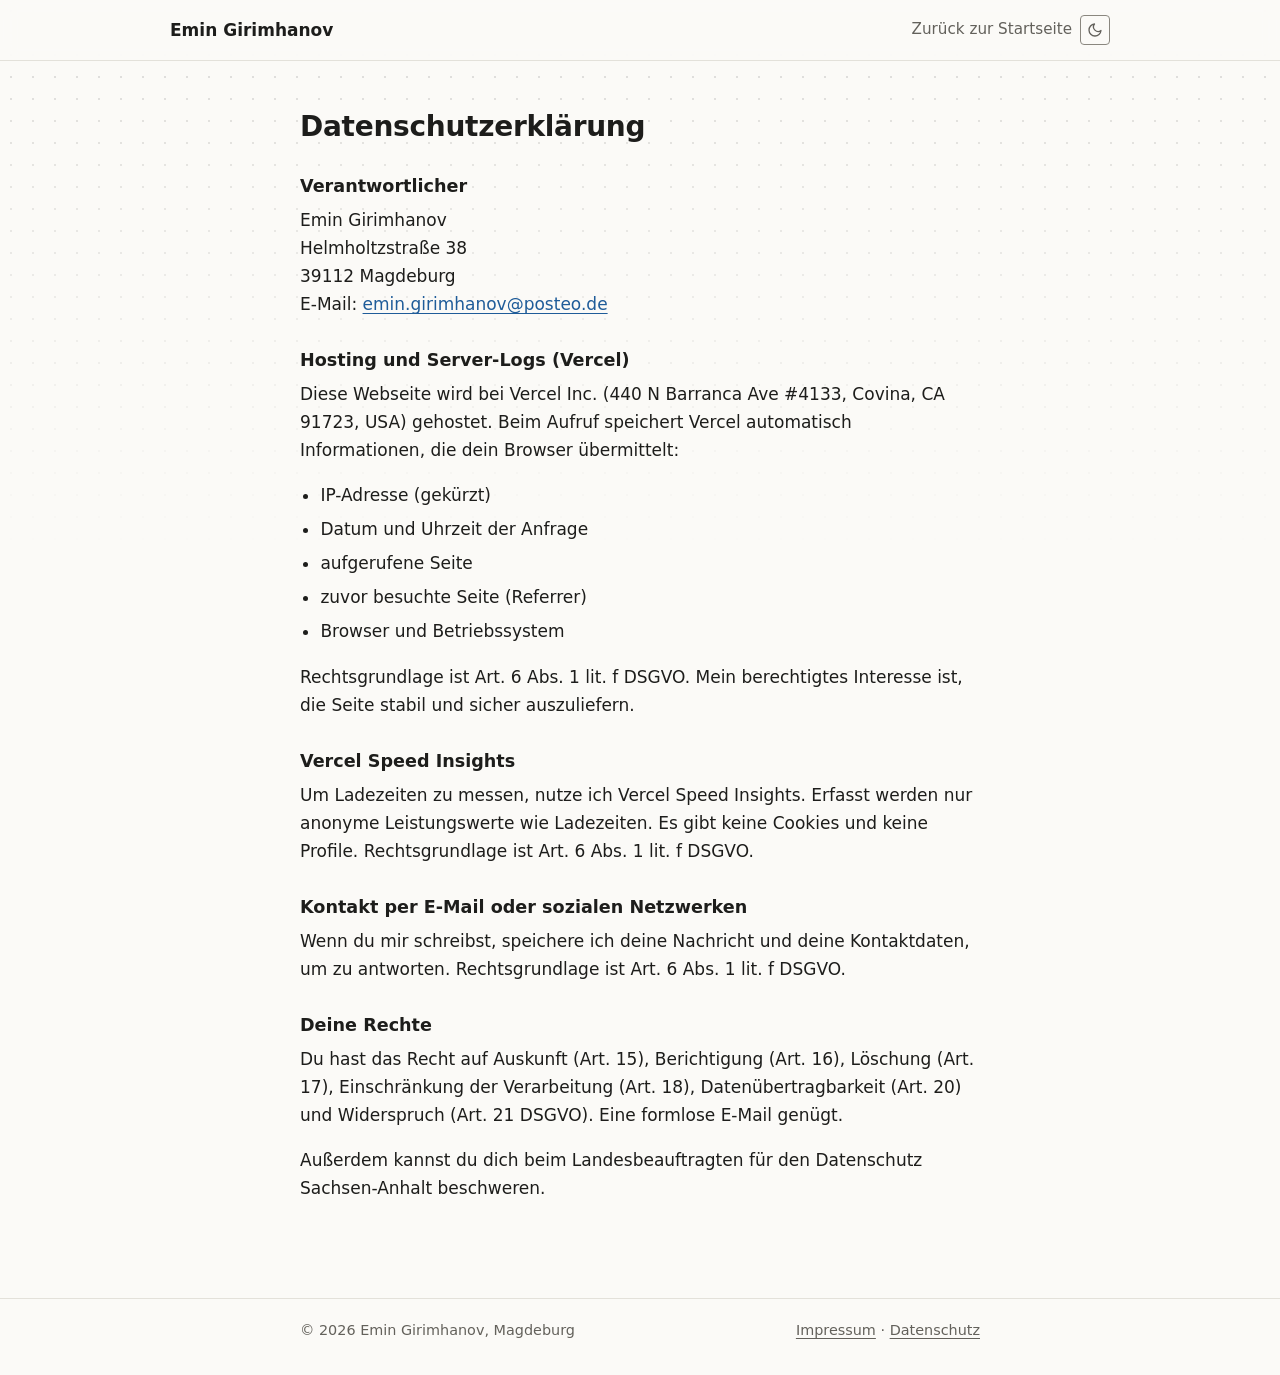
==== commit 74e42376: "feat: Hell/Dunkel-Umschalter, Barrierefreiheit, SEO, GEO und Kompatibilitaet - Umschalter fuer helle" ====
--- a/datenschutz.html
+++ b/datenschutz.html
@@ -8,6 +8,13 @@
     <meta name="robots" content="noindex, follow">
     <meta name="color-scheme" content="light dark">
     <link rel="canonical" href="https://emin-girimhanov.de/datenschutz.html">
+
+    <!-- Gespeichertes Farbschema vor dem ersten Zeichnen setzen, sonst blitzt es kurz -->
+    <script>try{var t=localStorage.getItem('site-theme');if(t==='light'||t==='dark')document.documentElement.setAttribute('data-theme',t);}catch(e){}</script>
+    <meta name="theme-color" content="#fbfaf7" media="(prefers-color-scheme: light)">
+    <meta name="theme-color" content="#161615" media="(prefers-color-scheme: dark)">
+    <link rel="icon" href="favicon.svg" type="image/svg+xml">
+    <link rel="apple-touch-icon" href="assets/img/emin-girimhanov.jpg">
 
     <!-- Selbst gehostete Schriften: kein Google-CDN, keine US-Uebertragung (DSGVO) -->
     <link rel="preload" href="assets/fonts/plus-jakarta-sans-latin.woff2" as="font" type="font/woff2" crossorigin>
@@ -20,7 +27,13 @@
     <header class="site-header">
         <div class="wrap header-inner">
             <a href="index.html" class="site-name">Emin Girimhanov</a>
-            <a href="index.html" class="nav-back">Zurück zur Startseite</a>
+            <div class="header-actions">
+                <a href="index.html" class="nav-back">Zurück zur Startseite</a>
+                <button type="button" id="theme-toggle-btn" class="icon-btn" aria-label="Dunkles Design einschalten" data-de-label-dark="Dunkles Design einschalten" data-de-label-light="Helles Design einschalten" data-en-label-dark="Switch to dark theme" data-en-label-light="Switch to light theme">
+                    <svg class="icon-moon" xmlns="http://www.w3.org/2000/svg" width="16" height="16" viewBox="0 0 24 24" fill="none" stroke="currentColor" stroke-width="2" stroke-linecap="round" stroke-linejoin="round" aria-hidden="true" focusable="false"><path d="M21 12.8A9 9 0 1 1 11.2 3a7 7 0 0 0 9.8 9.8z"></path></svg>
+                    <svg class="icon-sun" hidden xmlns="http://www.w3.org/2000/svg" width="16" height="16" viewBox="0 0 24 24" fill="none" stroke="currentColor" stroke-width="2" stroke-linecap="round" stroke-linejoin="round" aria-hidden="true" focusable="false"><circle cx="12" cy="12" r="4"></circle><path d="M12 2v2M12 20v2M4.9 4.9l1.4 1.4M17.7 17.7l1.4 1.4M2 12h2M20 12h2M4.9 19.1l1.4-1.4M17.7 6.3l1.4-1.4"></path></svg>
+                </button>
+            </div>
         </div>
     </header>
 
--- a/style.css
+++ b/style.css
@@ -1,27 +1,72 @@
-/* Farben: hell als Standard, dunkel nach Systemeinstellung */
+/* Farben: hell als Standard, dunkel nach Systemeinstellung oder per Umschalter.
+   data-theme auf <html> ueberstimmt die Systemeinstellung. */
 :root {
     --bg: #fbfaf7;
     --text: #1d1d1b;
     --muted: #63615b;
     --line: #e3e1da;
+    --control: #8a877f;
     --accent: #1f5c99;
+    --falcos: #2b7a25;
+    --falcos-soft: rgb(67 165 59 / 0.55);
+    --falcos-glow: rgb(67 165 59 / 0.4);
+    --ovgu: #7a003f;
+    --ovgu-soft: rgb(122 0 63 / 0.5);
+    --ovgu-glow: rgb(158 0 82 / 0.35);
+    --efellows: #a84f00;
+    --efellows-soft: rgb(254 124 9 / 0.6);
+    --efellows-glow: rgb(254 124 9 / 0.4);
+    color-scheme: light;
     --font: 'Plus Jakarta Sans', system-ui, -apple-system, 'Segoe UI', sans-serif;
     --mono: 'Fira Code', ui-monospace, 'Cascadia Code', Consolas, monospace;
 }
 
 @media (prefers-color-scheme: dark) {
-    :root {
+    :root:not([data-theme="light"]) {
         --bg: #161615;
         --text: #e9e7e2;
         --muted: #a29f97;
         --line: #2e2d2a;
+        --control: #6f6c66;
         --accent: #8db8e6;
+        --falcos: #5cc152;
+        --falcos-soft: rgb(92 193 82 / 0.5);
+        --falcos-glow: rgb(67 165 59 / 0.6);
+        --ovgu: #e0468f;
+        --ovgu-soft: rgb(224 70 143 / 0.55);
+        --ovgu-glow: rgb(224 70 143 / 0.6);
+        --efellows: #fe7c09;
+        --efellows-soft: rgb(254 124 9 / 0.55);
+        --efellows-glow: rgb(254 124 9 / 0.65);
+        color-scheme: dark;
     }
 }
 
+:root[data-theme="dark"] {
+    --bg: #161615;
+    --text: #e9e7e2;
+    --muted: #a29f97;
+    --line: #2e2d2a;
+    --control: #6f6c66;
+    --accent: #8db8e6;
+    --falcos: #5cc152;
+    --falcos-soft: rgb(92 193 82 / 0.5);
+    --falcos-glow: rgb(67 165 59 / 0.6);
+    --ovgu: #e0468f;
+    --ovgu-soft: rgb(224 70 143 / 0.55);
+    --ovgu-glow: rgb(224 70 143 / 0.6);
+    --efellows: #fe7c09;
+    --efellows-soft: rgb(254 124 9 / 0.55);
+    --efellows-glow: rgb(254 124 9 / 0.65);
+    color-scheme: dark;
+}
+
 *, *::before, *::after { box-sizing: border-box; }
 
-html { scroll-behavior: smooth; -webkit-text-size-adjust: 100%; }
+/* Beim Wechsel von Hell und Dunkel keine Farbuebergaenge */
+.theme-switching *, .theme-switching *::before, .theme-switching *::after { transition: none !important; }
+
+html { scroll-behavior: smooth; scroll-padding-top: 80px; -webkit-text-size-adjust: 100%; text-size-adjust: 100%; }
 
 @media (prefers-reduced-motion: reduce) {
     html { scroll-behavior: auto; }
@@ -78,10 +123,35 @@
     top: 0;
     z-index: 5;
     border-bottom: 1px solid var(--line);
+    background: var(--bg);
     background: color-mix(in srgb, var(--bg) 88%, transparent);
     -webkit-backdrop-filter: blur(8px);
     backdrop-filter: blur(8px);
 }
+
+/* Markenfarben beim Hover: Falcos gruen, OVGU beere, e-fellows orange */
+.falcos-link, .ovgu-link, .efellows-link {
+    color: inherit;
+    font-weight: 600;
+    text-decoration: none;
+    border-bottom: 1.5px dashed var(--brand-soft);
+    padding-bottom: 1px;
+    transition: color 0.25s ease, text-shadow 0.25s ease, border-color 0.25s ease;
+}
+.falcos-link:hover, .falcos-link:focus-visible,
+.ovgu-link:hover, .ovgu-link:focus-visible,
+.efellows-link:hover, .efellows-link:focus-visible {
+    color: var(--brand);
+    border-bottom-color: var(--brand);
+    border-bottom-style: solid;
+    text-shadow: 0 0 14px var(--brand-glow);
+}
+.falcos-link { --brand: var(--falcos); --brand-soft: var(--falcos-soft); --brand-glow: var(--falcos-glow); }
+.ovgu-link { --brand: var(--ovgu); --brand-soft: var(--ovgu-soft); --brand-glow: var(--ovgu-glow); }
+.efellows-link { --brand: var(--efellows); --brand-soft: var(--efellows-soft); --brand-glow: var(--efellows-glow); white-space: nowrap; }
+
+/* Kopfzeile breiter als der Text, damit Name, Menue und Sprache in eine Zeile passen */
+.site-header .wrap { max-width: 980px; }
 
 .header-inner {
     display: flex;
@@ -107,36 +177,131 @@
 }
 
 .nav a {
+    white-space: nowrap;
     color: var(--muted);
     text-decoration: none;
     font-size: 0.95rem;
 }
-.nav a:hover { color: var(--text); }
+.nav a {
+    background: linear-gradient(var(--accent), var(--accent)) left bottom / 0 2px no-repeat;
+    padding-bottom: 2px;
+    transition: background-size 0.25s ease, color 0.2s ease;
+}
+.nav a:hover { color: var(--text); background-size: 100% 2px; }
+.nav a.active { color: var(--text); background-size: 100% 2px; }
 
 .lang-btn {
     font: inherit;
     font-size: 0.85rem;
     color: var(--muted);
     background: none;
-    border: 1px solid var(--line);
+    border: 1px solid var(--control);
     border-radius: 4px;
     padding: 2px 8px;
     cursor: pointer;
 }
+.header-actions {
+    display: flex;
+    align-items: center;
+    gap: 8px;
+}
+
+.icon-btn {
+    display: inline-grid;
+    place-items: center;
+    width: 30px;
+    height: 30px;
+    color: var(--muted);
+    background: none;
+    border: 1px solid var(--control);
+    border-radius: 4px;
+    cursor: pointer;
+}
+.icon-btn:hover { color: var(--text); border-color: var(--muted); }
+.icon-btn svg[hidden] { display: none; }
+
 .lang-btn:hover { color: var(--text); border-color: var(--muted); }
 
-@media (max-width: 600px) {
+@media (max-width: 820px) {
     .header-inner { gap: 4px 16px; padding-top: 12px; padding-bottom: 12px; }
     .header-inner nav { order: 3; width: 100%; }
     .section { scroll-margin-top: 104px; }
-    .nav { gap: 16px; overflow-x: auto; }
+    html { scroll-padding-top: 110px; }
+    .nav { flex-wrap: wrap; gap: 2px 16px; }
+}
+
+@media (max-width: 600px) {
     .intro { margin-top: 36px; gap: 16px; }
     .portrait { width: 72px; height: 72px; }
     h1 { font-size: 1.6rem; }
     .role { font-size: 0.95rem; }
 }
 
-/* Einstieg */
+/* Einstieg: dezentes Punktraster, laeuft nach unten aus */
+body::before {
+    content: "";
+    position: absolute;
+    inset: 0 0 auto 0;
+    height: 560px;
+    z-index: -1;
+    background-image: radial-gradient(rgb(128 128 128 / 0.22) 1px, transparent 1px);
+    background-image: radial-gradient(color-mix(in srgb, var(--text) 14%, transparent) 1px, transparent 1px);
+    background-size: 22px 22px;
+    -webkit-mask-image: linear-gradient(to bottom, #000 0%, transparent 100%);
+    mask-image: linear-gradient(to bottom, #000 0%, transparent 100%);
+    pointer-events: none;
+}
+
+.status {
+    display: inline-flex;
+    align-items: center;
+    gap: 8px;
+    margin: 0 0 6px;
+    font-size: 0.85rem;
+    color: var(--muted);
+}
+
+.status-dot {
+    position: relative;
+    width: 8px;
+    height: 8px;
+    border-radius: 50%;
+    background: #2f9e5b;
+}
+.status-dot::after {
+    content: "";
+    position: absolute;
+    inset: 0;
+    border-radius: 50%;
+    background: #2f9e5b;
+    animation: ping 2s ease-out 3;
+}
+@keyframes ping {
+    0% { transform: scale(1); opacity: 0.6; }
+    80%, 100% { transform: scale(2.6); opacity: 0; }
+}
+
+.quick-facts {
+    display: grid;
+    grid-template-columns: repeat(3, 1fr);
+    gap: 12px;
+    list-style: none;
+    padding: 0;
+    margin: 28px 0;
+}
+.quick-facts li {
+    border-top: 2px solid var(--accent);
+    padding-top: 8px;
+    font-size: 0.9rem;
+    color: var(--muted);
+    line-height: 1.4;
+}
+.quick-facts strong { display: block; color: var(--text); font-size: 1rem; }
+
+@media (max-width: 600px) {
+    .quick-facts { grid-template-columns: 1fr; gap: 10px; }
+}
+
 .intro {
     display: flex;
     align-items: center;
@@ -211,6 +376,53 @@
 
 .project p { margin-bottom: 0.5em; }
 
+.tags {
+    display: flex;
+    flex-wrap: wrap;
+    gap: 6px;
+    list-style: none;
+    padding: 0;
+    margin: 10px 0 0;
+}
+.tags li {
+    font-size: 0.78rem;
+    padding: 1px 8px;
+    border-radius: 999px;
+    background: rgb(128 128 128 / 0.12);
+    background: color-mix(in srgb, var(--accent) 12%, transparent);
+    color: var(--accent);
+}
+
+.img-btn {
+    padding: 0;
+    border: 0;
+    background: none;
+    cursor: zoom-in;
+    align-self: start;
+    border-radius: 4px;
+}
+
+/* Bildansicht */
+.lightbox {
+    border: 0;
+    padding: 0;
+    background: none;
+    max-width: min(92vw, 1100px);
+}
+.lightbox::backdrop { background: rgb(0 0 0 / 0.8); }
+.lightbox img { max-height: 86vh; width: auto; border-radius: 6px; }
+.lightbox-close {
+    position: fixed;
+    top: 16px;
+    right: 20px;
+    font-size: 2rem;
+    line-height: 1;
+    color: #fff;
+    background: none;
+    border: 0;
+    cursor: pointer;
+}
+
 .project-links { display: flex; flex-wrap: wrap; gap: 4px 16px; }
 
 @media (max-width: 600px) {
@@ -222,6 +434,19 @@
 
 .plain-list { padding-left: 1.2em; margin: 0; }
 .plain-list li { margin-bottom: 8px; }
+
+/* E-Woche */
+#ewoche h3 { margin: 28px 0 8px; }
+.ewoche-figure { margin: 8px 0 0; }
+.ewoche-figure .img-btn { display: block; width: 100%; }
+.ewoche-img {
+    width: 100%;
+    aspect-ratio: 16 / 9;
+    object-fit: cover;
+    border-radius: 6px;
+    border: 1px solid var(--line);
+}
+.ewoche-figure figcaption { color: var(--muted); font-size: 0.9rem; margin-top: 8px; }
 
 /* Werdegang: Linie fuellt sich beim Scrollen, Punkte werden aktiv */
 .cv-wrap {
@@ -300,9 +525,9 @@
     font-size: 0.85rem;
     color: var(--muted);
     background: none;
-    border: 1px solid var(--line);
+    border: 1px solid var(--control);
     border-radius: 4px;
-    padding: 0 8px;
+    padding: 2px 8px;
     margin-left: 8px;
     cursor: pointer;
 }
@@ -379,7 +604,7 @@
     caret-color: #8db8e6;
 }
 .terminal-input-row input:focus { outline: none; }
-.terminal:focus-within { border-color: #8db8e6; }
+.terminal:focus-within { border-color: #8db8e6; outline: 2px solid var(--accent); outline-offset: 2px; }
 
 .terminal-presets {
     display: flex;
@@ -393,7 +618,7 @@
     font-size: 0.82rem;
     color: var(--muted);
     background: none;
-    border: 1px solid var(--line);
+    border: 1px solid var(--control);
     border-radius: 4px;
     padding: 3px 10px;
     cursor: pointer;
@@ -424,7 +649,8 @@
 
 @media (prefers-reduced-motion: reduce) {
     .js-reveal .reveal, .back-to-top, .project-img, .cv li::before { transition: none; }
-    .terminal-cursor { animation: none; }
+    .terminal-cursor, .status-dot::after { animation: none; }
+    .nav a { transition: none; }
 }
 
 /* Fusszeile */
@@ -456,3 +682,12 @@
 
 .nav-back { color: var(--muted); font-size: 0.95rem; text-decoration: none; }
 .nav-back:hover { color: var(--text); }
+
+/* Druck: nur der Inhalt */
+@media print {
+    .site-header, .back-to-top, #konsole, .terminal-presets, .copy-btn, body::before { display: none !important; }
+    body { background: #fff; color: #000; }
+    a { color: #000; }
+    .section { margin-top: 32px; break-inside: avoid-page; }
+    .js-reveal .reveal { opacity: 1 !important; transform: none !important; }
+}
